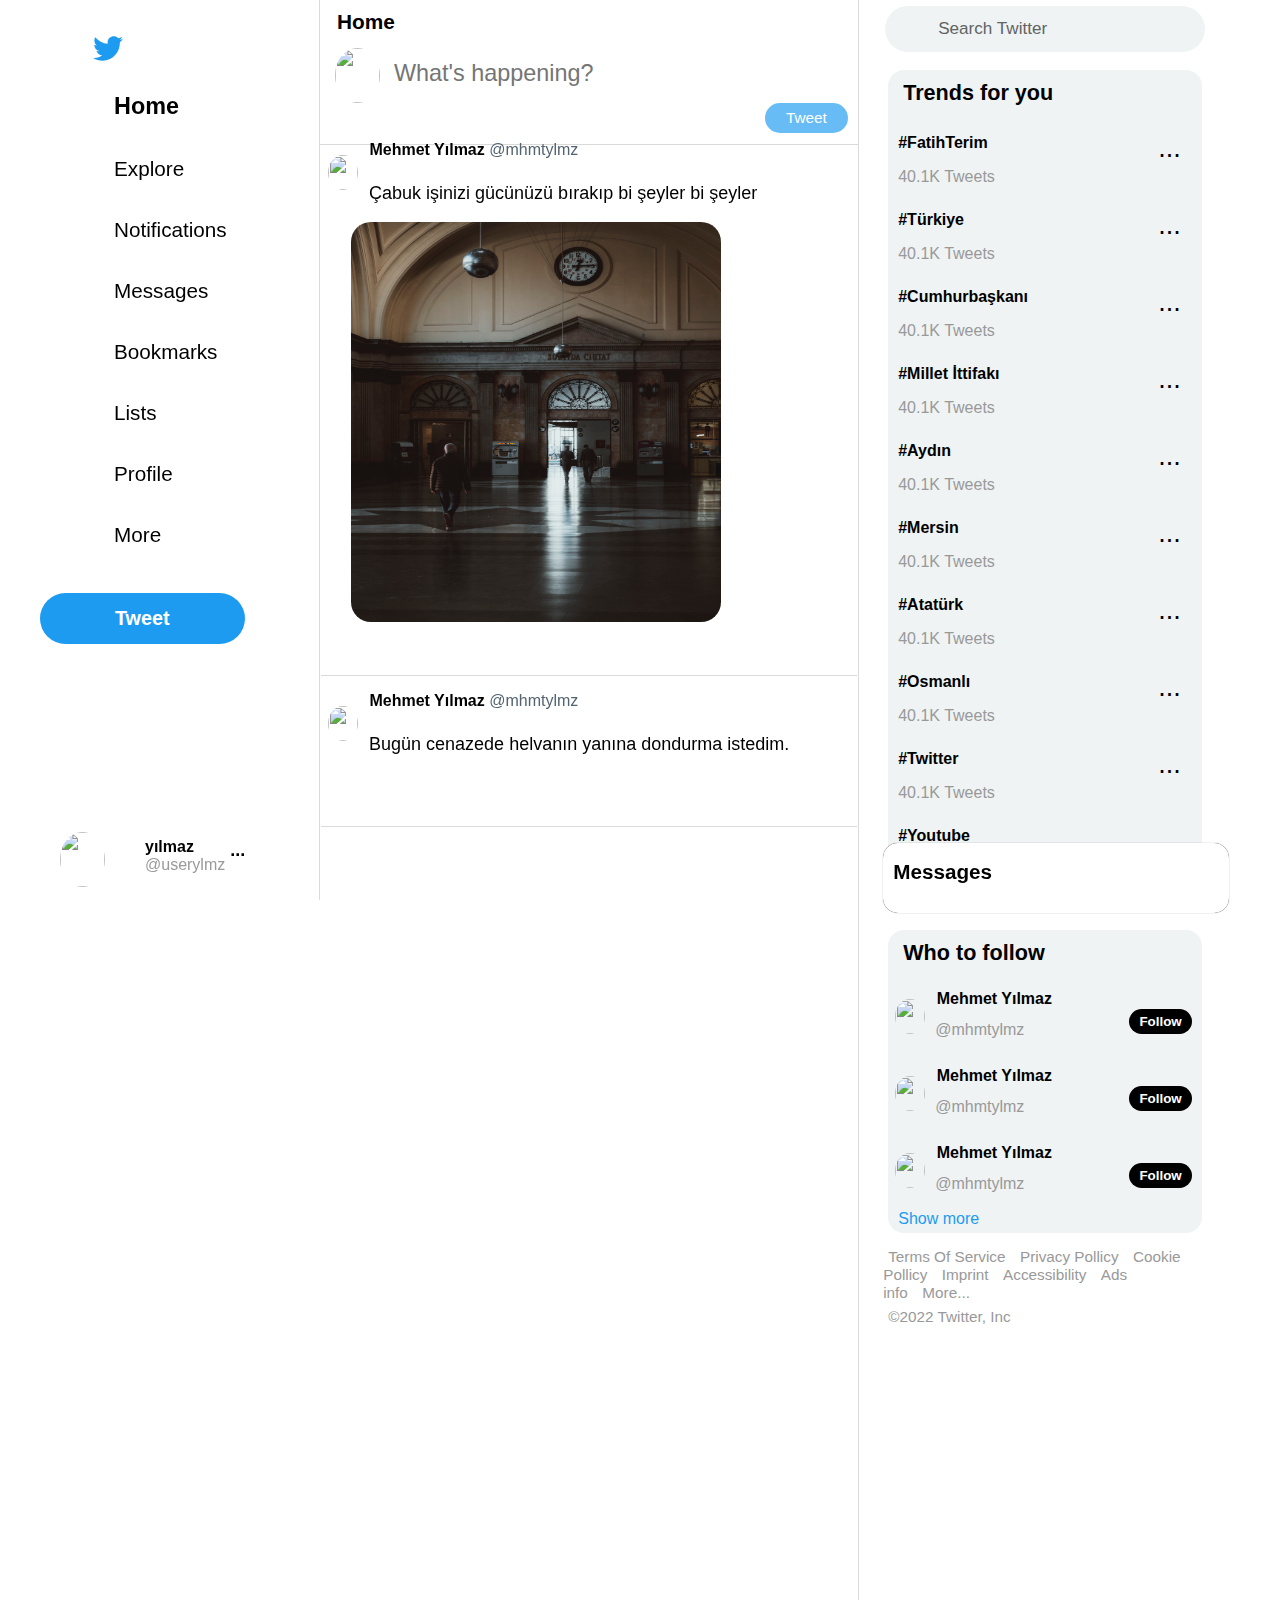
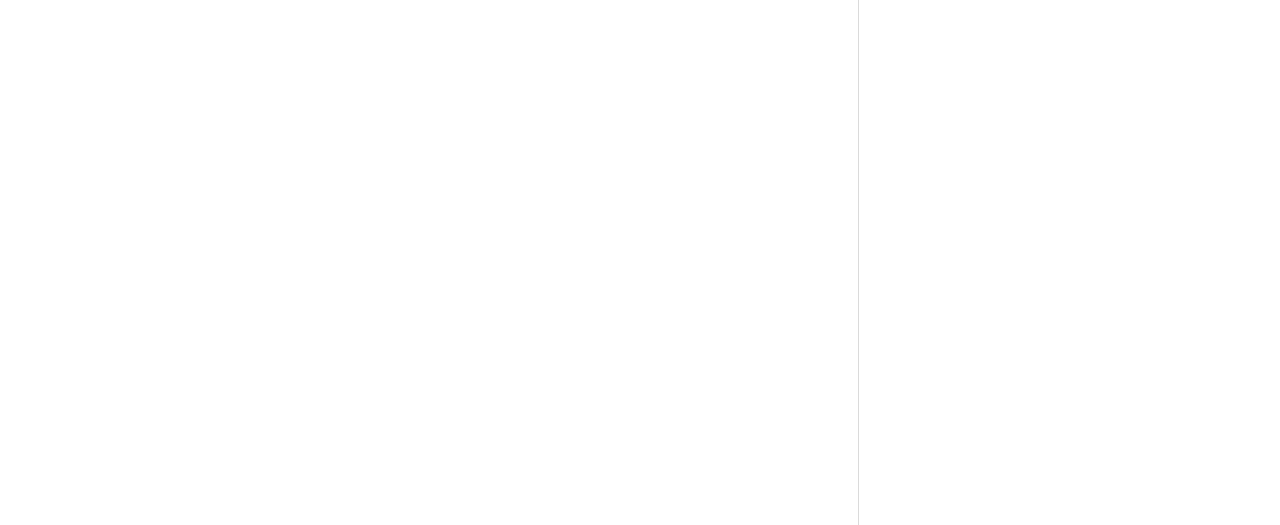
==== bookmarks.html @ 1d2d5c1d "finished" ====
<!DOCTYPE html>
<html lang="en">
<head>
    <meta charset="UTF-8">
    <meta http-equiv="X-UA-Compatible" content="IE=edge">
    <meta name="viewport" content="width=device-width, initial-scale=1.0">
    <link rel="stylesheet" href="https://cdnjs.cloudflare.com/ajax/libs/font-awesome/6.1.2/css/all.min.css" integrity="sha512-1sCRPdkRXhBV2PBLUdRb4tMg1w2YPf37qatUFeS7zlBy7jJI8Lf4VHwWfZZfpXtYSLy85pkm9GaYVYMfw5BC1A==" crossorigin="anonymous" referrerpolicy="no-referrer" />
    <link href="https://fonts.googleapis.com/icon?family=Material+Icons" rel="stylesheet">
    <link rel="stylesheet" href="style.css">
    <script src="index.js"></script>
    <title>Home/Twitter</title>
</head>
<body>
    <header>
        <div class="fixed">
           <button class="active-btn" onclick="activeSidebar()"> <img width="30" height="35px" style="border-radius: 50%; margin:15px 7px;"  src="images/profile.jpg" alt=""> </button>
            <h1>Home</h1>
            <i class="fa-regular fa-star"></i>
         </div>
         <div class="fixed-mobile">
            <button class="active-btn" onclick="activeSidebar()"> 
                <img width="30" height="35px" style="border-radius: 50%; margin:15px 7px;"  src="images/profile.jpg" alt=""> 
            </button>
             <h1>Home</h1>
             <i class="fa-regular fa-star"></i>
          </div>
        <div class="public">
         <div id="sidebarLeftMobile">
            <h2 style="position: absolute; font-size: 15px; margin-left:-15px; margin-top: 15px; top: 0;">Account İnfo</h2>
            <button type="button" onclick="closeSidebar()" id="close" aria-hidden="true">&times;</button>
            <a href="">
                  <img height="45px" width="35px" style="border-radius: 50%;" src="images/profile.jpg" alt="">
            </a>
            <i id="plus" class="fa-light fa-plus"></i>
            <p><strong>Yılmaz</strong> <br> <span style="padding: 0; color: gray;">@userylmz</span>
            <br> <br> <strong>500</strong> <span style="padding: 0;">Fallowing</span style="padding:0;"> <strong>400</strong> <span style="padding: 0;">Fallowers</span> </p>
            <a href=""><i class="fa-regular fa-user"></i><span>Profile</span></a> 
            <a href=""><i class="fa-solid fa-list"></i><span>Lists</span></a>
            <a href=""><i class="fa-solid fa-location-dot"></i><span>Topics</span></a>
            <a href=""><i class="fa-regular fa-bookmark"></i><span>Bookmarks</span></a>
            <a href=""><i class="fa-solid fa-bolt"></i><span>Moments</span></a>
            <a href=""><i class="fa-regular fa-newspaper"></i><span>NewsLetters</span></a>
            <a href=""><i class="fa-solid fa-rocket"></i><span>Proffessionals</span></a>
            <a href=""><i class="fa-solid fa-arrow-up-right-from-square"></i><span>Twitter Ads</span></a>
            <a href=""><i class="fa-solid fa-chart-simple"></i><span>Analytics</span></a>
            <a href=""><i class="fa-solid fa-gear"></i><span>Setting & Privacy</span></a>
            <a href=""><i class="fa-solid fa-question"></i><span style="padding-left: 25px;">Help Center</span></a>
            <a href=""><i class="fa-solid fa-database"></i><span>Data Saver</span>
            <label class="toggle-switch">
            <input type="checkbox" checked>
            <span class="switch-box circle"></span>
            </label>
            </a>
            <a href=""><i class="fa-solid fa-display"></i><span style="padding-left: 14px;">Display</span></a>
            <hr>
            <a href=""><span>Log out</span></a>
        </div>   
        <div class="sidebar-left">
        <div class="navbar">
         <a href="index.html"><i><img width="30" src="images/Twitter-logo.svg"  alt=""></i></a>
         <a href="index.html"><i class="fa-solid fa-house-chimney-window"></i><span style="font-weight: bold; font-size:2.6vh;">Home</span></a>
         <a href="explore.html"><i class="fa-regular fa-hashtag"></i><span>Explore</span></a>
         <a href="notifications.html"><i class="fa-regular fa-bell"></i><span>Notifications</span></a>
         <a href="messages.html"><i class="fa-regular fa-envelope"></i><span>Messages</span></a>
         <a href="bookmarks.html"><i class="fa-regular fa-bookmark"></i><span>Bookmarks</span></a>
         <a href="lists.html"><i class="fa-solid fa-list"></i><span>Lists</span></a>
         <a href="profile.html"><i class="fa-regular fa-user"></i><span>Profile</span></a>
         <a href=""><i class="fa-solid fa-ellipsis"></i><span>More</span></a>
         <button class="twet-btn" >Tweet</button>
         <button class="twet-btn-circle">+<i class="fa-solid fa-feather-pointed"></i></button>
        </div>
    </div>
         <div class="sidebar-sub">
            <img height="55px" width="45px" style="border-radius: 50%;" src="images/profile.jpg" alt="">
            <p><strong>yılmaz</strong><br> <span style="color:rgba(128, 128, 128, 0.796);">@userylmz</span></p>
            <p style="float:right; margin-left:-5px; font-weight: bold;
            font-size: 2vh;">...</p>
         </div>
         <div class="sidebar-top">
         <div style="display: flex;">
            <img style="margin-left: 15px; border-radius: 50%;" width="45" height="55px" src="images/profile.jpg" alt="">
            <input placeholder="What's happening?" type="text">
         </div>
         <div class="sidebar-top-icon">
         <a href=""><i class="fa-regular fa-image"></i></a>
         <a href=""><i class="fa-solid fa-gift"></i></a>
         <a href=""><i class="fa-solid fa-square-poll-horizontal"></i></a>
         <a href=""><i class="fa-regular fa-face-grin"></i></i></a>
         <a href=""><i class="fa-regular fa-calendar"></i></a>
         <a href=""><i class="fa-solid fa-location-dot"></i></a>
         <button>Tweet</button>
        </div>
        </div>
        <div>
            <button class="tweet-btn-mobile">+<i class="fa-solid fa-feather"></i></button>
        </div>
        <div class="bottombox">
            <a href="index.html"><i class="fa-solid fa-house-chimney-window"></i></a>
            <a href="explore.html"><i class="fa-solid fa-magnifying-glass"></i></a>
            <a href="notifications.html"><i class="fa-regular fa-bell"></i></a>
            <a href="messages.html"><i class="fa-regular fa-envelope"></i></a>
        </div>
    </div>
    <div class="rightbox">
        <div class="search-container">
            <form action="">
              <button type="submit"><i class="fa-solid fa-magnifying-glass"></i></button>
              <input type="text" placeholder="Search Twitter" name="search">
            </form>
          </div>
          <div class="trend-container">
           <h2 style="font-size: 2.4vh; padding-left:15px; padding-top: 10px;">Trends for you</h2>
            <div class="trendbox">
            <a href="">#FatihTerim
            <p>40.1K Tweets</p>
            <button style="float: right;">...</button>
            </a>
           </div>
           <div class="trendbox">
            <a href="">#Türkiye
            <p>40.1K Tweets</p>
            <button style="float: right;">...</button>
            </a>
           </div>
           <div class="trendbox">
            <a href="">#Cumhurbaşkanı
            <p>40.1K Tweets</p>
            <button style="float: right;">...</button>
            </a>
           </div>
           <div class="trendbox">
            <a href="">#Millet İttifakı
            <p>40.1K Tweets</p>
            <button style="float: right;">...</button>
            </a>
           </div>
             <div class="trendbox">
            <a href="">#Aydın
            <p>40.1K Tweets</p>
            <button style="float: right;">...</button>
            </a>
           </div>
           <div class="trendbox">
            <a href="">#Mersin
            <p>40.1K Tweets</p>
            <button style="float: right;">...</button>
            </a>
           </div>
           <div class="trendbox">
            <a href="">#Atatürk
            <p>40.1K Tweets</p>
            <button style="float: right;">...</button>
            </a>
           </div>
           <div class="trendbox">
            <a href="">#Osmanlı
            <p>40.1K Tweets</p>
            <button style="float: right;">...</button>
            </a>
           </div>
           <div class="trendbox">
            <a href="">#Twitter
            <p>40.1K Tweets</p>
            <button style="float: right;">...</button>
            </a>
           </div>
           <div class="trendbox">
            <a href="">#Youtube
            <p>40.1K Tweets</p>
            <button style="float: right;">...</button>
            </a>
           </div>
           <a style="font-weight: normal; position:relative; top: -5px; color:rgb(29, 155, 240);" href="">Show more</a>
          </div>
          <div class="messages-container">
           <h2 style="padding-left:10px; font-size: 2.3vh;">Messages</h2>
           <div class="messages-icon-box">
            <a href=""><i class="fa-solid fa-envelope-circle-check"></i></a>
            <a href=""><i class="fa-solid fa-chevron-up"></i></a>
           </div>
          </div>
          <div class="follow-container">
            <h2 style="font-size: 2.4vh; padding-left:15px; padding-top: 10px;">Who to follow</h2>
            <div class="followbox">
            <img  width="30" height="35px" style="border-radius: 50%; margin:15px 7px;" src="images/follow.jpg" alt="">
            <a href="">Mehmet Yılmaz
            <p>@mhmtylmz</p>
            <button style="float: right;">Follow</button>
            </a>
          </div>
          <div class="followbox">
            <img  width="30" height="35px" style="border-radius: 50%; margin:15px 7px;" src="images/follow.jpg" alt="">
            <a href="">Mehmet Yılmaz
            <p>@mhmtylmz</p>
            <button style="float: right;">Follow</button>
            </a>
          </div>
          <div class="followbox">
            <img  width="30" height="35px" style="border-radius: 50%; margin:15px 7px;" src="images/follow.jpg" alt="">
            <a href="">Mehmet Yılmaz
            <p>@mhmtylmz</p>
            <button style="float: right;">Follow</button>
            </a>
          </div>
          <a style="font-weight: normal; position:relative; top: -5px; left: 10px; color:rgb(29, 155, 240); text-decoration: none;" href="">Show more</a>
          </div>
          <div class="footer">
           <a href="">Terms Of Service</a>
           <a href="">Privacy Pollicy</a>
           <a href="">Cookie Pollicy</a>
           <a href="">Imprint</a>
           <a href="">Accessibility</a>
           <a href="">Ads info</a>
           <a href="">More...</a>
           <p>©2022 Twitter, Inc</p>
          </div>
          <div class="empty">
          </div>
    </div>
    </header>
    <main>
        <div class="tweet-box">
          <img  width="30" height="35px" style="border-radius: 50%; margin:15px 7px;" src="images/follow.jpg" alt="">
          <a href="">Mehmet Yılmaz <span>@mhmtylmz</span>
              </a>
              <p>Çabuk işinizi gücünüzü bırakıp bi şeyler bi şeyler</p>
              <div class="tweet-img-box">
                <img  class="tweet-img" width="370px" height="400px" src="images/twet-img.jpg" alt="">
              </div>
              <div class="tweet-icon-box">
                  <i class="fa-regular fa-comment"></i>
                  <i class="fa-solid fa-retweet"></i>
                  <i class="fa-regular fa-heart"></i>
                  <i class="fa-solid fa-arrow-up-from-bracket"></i> 
              </div>
      </div>
      <div class="tweet-box">
        <img  width="30" height="35px" style="border-radius: 50%; margin:15px 7px;" src="images/follow.jpg" alt="">
        <a href="">Mehmet Yılmaz <span>@mhmtylmz</span>
            </a>
            <p>Bugün cenazede helvanın yanına dondurma istedim.</p>
            <div class="tweet-icon-box">
                <i class="fa-regular fa-comment"></i>
                <i class="fa-solid fa-retweet"></i>
                <i class="fa-regular fa-heart"></i>
                <i class="fa-solid fa-arrow-up-from-bracket"></i> 
            </div>
    </main>
</body>
</html>
---- style.css ----
body {
    margin: 0;
    padding: 0;
    font-family: Arial, Helvetica, sans-serif;
}



.sidebar-left {
    border-right: .1px solid rgb(218, 218, 218);
    box-sizing: border-box;
    position: fixed;
    top: 0;
    bottom: 0;
}

.navbar {
    position: absolute;
    margin: 10px;
    border: none;
}


.sidebar-left a {
    display: block;
    position: relative;
    font-size: 2.3vh;
    color: black;
    text-decoration: none;
    border: 1px solid white;
    border-radius: 500px;
    margin-top: 15px;
    padding: 10px 8px;
}


.sidebar-left a:hover {
    background-color: rgb(209, 209, 209);
}

.sidebar-left a:active {
 font-weight:bold;
}

.twet-btn {
    color: white;
    font-size: 2.2vh;
    font-weight: bold;
    background-color: rgb(29, 155, 240);
    padding: 14px 75px;
    border: 1px none rgb(29, 155, 240);
    border-radius: 100px;
    margin-top: 35px;
    position: relative;
}

.twet-btn-circle {
    display: none;
}

#sidebarLeftMobile {
    display: none;
}

.sidebar-sub {
  position: fixed;
  bottom: 0;  
  width: 24%;
  display: flex;
}

.sidebar-sub img {
 position: relative;
 left: 70px;
}

.sidebar-sub p {
    position: relative;
    display: block;
    left: 90px;
    top: -10px;
}


.fixed {
    position: fixed;
    border-right: .1px solid rgb(218, 218, 218);
    box-sizing: border-box;
    top: 0;
    left: 20.1%;
    width: 40%;
    max-width: 60%;
    display: flex;
    z-index: 1;
    background-color: white;
}

.fixed i {
    position: absolute;
    top: 10px;
    right: 0;
    margin-right: 10px;
}

.fixed h1 {
    font-size: 1.3em;
    font-weight: bold;
    margin-left: 5px;
    margin-top: 10px;
}

.sidebar-top {
    border-right: .1px solid rgb(218, 218, 218);
    border-bottom: .1px solid rgb(218, 218, 218);
    box-sizing: border-box;
    position: relative;
    top: 48px;
    left: 25%;
    width: 42.1%;
    height: auto;
    background-color: rgb(258 255 255 / 1);
    overflow: visible;
}

input {
    margin-left: 12px;
    margin-top: -5px;
    border:none; 
    font-size: 2.7vh;
    direction: ltr;
    white-space: pre-wrap;
    outline: none;
    user-select: text;
    white-space: pre-wrap;
    overflow-wrap: break-word;
}

input[type=text]:focus {
  border-radius: 200px white;
  border: none;
  direction: ltr;
  white-space: pre-wrap;
  }

.sidebar-top-icon {
    display: flex;
    margin-top: 10px;
    margin-left: 72px;
    margin-bottom: 13px;
}

.sidebar-top i {
    margin-left: 10px;
    color: rgb(29, 155, 240);;
}

.sidebar-top button {
    color: white;
    font-size: 1.7vh;
    line-height: 20px;
    background-color: rgba(29, 156, 240, 0.675);
    padding: 5px 21px;
    border: 1px none rgb(29, 155, 240);
    border-radius: 100px;
    position: absolute;
    top: 55px;
    right: 0;
    margin-right: 10px;
}

.fixed-mobile {
    display: none;
}

.rightbox {
    position: absolute;
    display: block;
    top: 0;
    right: 0;
    width: 31%;
    height: 165%;
    margin-top:1px;
}

.search-container input[type=text] {
    background-color: rgb(239 243 244);
    margin-top: 5px;
    font-size: 1.9vh;
    padding: 13px;
    border-radius: 23px;
    width: 74%;
    position: relative;
    left: -10px;
}

.search-container input::-webkit-input-placeholder { 
    margin-left: 50px;
    padding-left: 40px;
    color: rgb(98, 99, 99);
    font-size: 1.9vh;
}


.search-container button {
   position: absolute;
   border: none;
   top: 20px;
   font-size: 2.2vh;
   left: 10px;
   z-index: 1;
   color: rgb(159, 159, 159);
}

.trend-container {
    background-color: rgb(239 243 244);
    width: 79%;
    height: auto;
    border-radius: 16px;
    margin-top: 15px;
    position: relative;
    left: 5px;
    display: block;
}

.trend-container a {
    padding-left: 10px;
    position: relative;
    top: 10px;
    text-decoration: none;
    font-weight: bold;
    color: #000;
}
.trendbox {
  height: 77px;
}

.trendbox:hover {
    border: none;
    background-color: rgb(230, 232, 233);
}

.trend-container p {
    padding-left: 10px;
    padding-top: -50px;
    font-weight: lighter;
    color: rgb(153, 153, 153);
}

.trend-container button {
    position: relative;
    top: -70px;
    margin-right: 15px;
    border: none;
    font-size: 3vh;
    background: none;
}

.follow-container {
    background-color: rgb(239 243 244);
    width: 79%;
    height: auto;
    border-radius: 16px;
    margin-top: 15px;
    position: relative;
    left: 5px;
    display: block;
}

.followbox {
    height: 77px;
}

.followbox:hover {
    border: none;
    background-color: rgb(230, 232, 233);    
}

.followbox a {
    position: relative;
    top: -30px;
    text-decoration: none;
    font-weight: bold;
    color: #000;
}

.followbox p {
    font-weight: lighter;
    color: rgb(153, 153, 153);
    position: relative;
    left: 47px;
    top: -14px;
}

.followbox button {
    position: relative;
    top: -60px;
    left: -10px;
    padding: 5px 10px;
    background-color: #000;
    border-radius: 20px;
    border: none;
    color: white;
    font-weight: bold;
}

.messages-container {
    background-color: white;
    position: fixed;
    top: 93.7%;
    width: 27%;
    height: 70px;
    display: flex;
    border-radius: 15px;
    border: none;
    box-shadow: 0px 0px .7px black;
    z-index: 1;
}

.messages-icon-box {
    position: absolute;
    right: 30px;
    top: 10px;
    font-size: 2.5vh;
}

.messages-icon-box i {
    padding-left: 20px;
    color: rgb(123, 122, 122);
}

.empty {
    width: 77%;
    height: 90px;
}

.footer {
    position: relative;
    top: 15px; 
    width: 78%;
}

.footer a{
    position: relative;
    right: 0;
    padding: 5px;
    text-decoration: none;
    font-size: 1.7vh;
    color: rgb(153, 153, 153)
}

.footer p {
    position: relative;
    top: -9px;
    right: -5px;
    font-size: 1.7vh;
    color: rgb(153, 153, 153)
}

main {
    position: relative;
    top: 28px;
    left: 25%;
    width: 53.6%;
    height: 2000px;
    border-right: .1px solid rgb(218, 218, 218);
    margin: 0;
    overflow: scr;
}

.tweet-box {
    position: absolute;
    top: 10px;
    left: 25%;
    width: 71.2%;
    border-bottom: .1px solid rgb(218, 218, 218);
}

.tweet-img-box {
    position: relative;
    top: -40px;
}

.tweet-img {
    position: absolute;
    left: 30px;
    border-radius: 20px;
    box-shadow: 0px 0px .17px rgb(202, 202, 202);
}

.tweet-box:hover {
    background-color: rgb(247, 247, 247);
}

#onMessageBox {
    background-color: white;
    position: fixed;
    width: 27%;
    height: 420px;
    top: 47%;
    right: -400px;
    z-index: 1;
    box-shadow: 20px 20px 50px 15px grey;
    border: .1px solid rgb(198, 198, 198);
    border-radius: 20px;
    overflow: scroll;
}

#onMessageBox.on {
    right: 45px;
}

#onMessageBox.off {
    right: -400px;
}


@media only screen and (min-width: 300px) {
   .sidebar-left {
    display: none;
   }

   .rightbox {
    display: none;
   }

   .sidebar-sub  {
    display: none;
   }

   .fixed {
    display: none;
   }

   .sidebar-top {
    display: none;
   }

   main {
    border: none;
   }

   .fixed-mobile {
    position: fixed;
    display: flex;
    width: 100%;
    max-width: 100%;
    z-index: 1;
    background-color: white;
    top: 0;
   }

   .fixed-mobile h1 {
    font-size: 2.4vh;
    padding-top: 15px;
   }

   .fixed-mobile i {
    position: fixed;
    right: 0;
    padding-right: 12px;
    padding-top: 24px;
   }

   #sidebarLeftMobile {
    display: block;
    background-color: white;
    border-right: .1px solid rgb(218, 218, 218);
    box-sizing: border-box;
    position: absolute;
    width: 65%;
    max-width: 70%;
    top: 0;
    left: -440px;
    padding: 15% 7%;
    z-index: 1;
   }

  #sidebarLeftMobile.active
    {
   left: 0;
   }

   #sidebarLeftMobile.close
    {
    left: -440px;
   }

   .active-btn {
    background-color: white;
    border: none;
   }

   #close {
    float: right;
    margin-top: -65px;
    margin-right: -25px;
    font-size: 30px;
    color: #000;
    opacity: .7;
    border: none;
    background: none;
  }

  #plus {
    background-color:white; 
    border-radius:50% solid;  
    float:right; 
    font-size:30px;
    position: absolute;
    right: 0;
    top: 103px;
    padding-right: 25px;
  }

  #sidebarLeftMobile p {
    margin-top: 10px;
  }

  #sidebarLeftMobile a {
    display: block;
    position: relative;
    font-size: 2.5vh;
    color: black;
    text-decoration: none;
    border-radius: 500px;
    margin-top: 10px;
    margin-left: -5px;
    padding: 10px ;
  }

  #sidebarLeftMobile a:hover {
    background-color:rgb(239 243 244);
  }

  #sidebarLeftMobile span {
    padding-left: 20px;
  }

  .toggle-switch {
    position: relative;
    float: right;
    display: inline-block;
    width: 35px;
    height: 14px;
    }
    .toggle-switch input {
    display: none;
    }
    .switch-box {
    position: absolute;
    cursor: pointer;
    top: 0;
    left: 0;
    right: 0;
    bottom: 0;
    background-color: #bbb;
    -moz-transition: .4s;
    -o-transition: .4s;
    -webkit-transition: .4s;
    transition: .4s;
    }
    .switch-box:before {
    position: absolute;
    content: "";
    height: 10px;
    width: 10px;
    left: 4px;
    bottom: 2px;
    background-color: white;
    -moz-transition: .4s;
    -o-transition: .4s;
    -webkit-transition: .4s;
    transition: .4s;
    }
    input:checked + .switch-box {
    background-color: rgb(29, 155, 240);
    }
    input:checked + .switch-box:before {
    -moz-transform: translateX(20px);
    -ms-transform: translateX(20px);
    -o-transform: translateX(20px);
    -webkit-transform: translateX(20px);
    transform: translateX(20px);
    }
    .switch-box.circle {
    -moz-border-radius: 34px;
    -webkit-border-radius: 34px;
    border-radius: 34px;
    }
    .switch-box.circle:before {
    -moz-border-radius: 50%;
    -webkit-border-radius: 50%;
    border-radius: 50%;
    }

    .search-container input[type=text] {
        background-color: rgb(239 243 244);
        margin-top: 15px;
        font-size: 1.9vh;
        padding: 10px;
        border-radius: 23px;
        width: 140%;
        position: relative;
        left: -15px;
    }
    
    .search-container input::-webkit-input-placeholder { 
        margin-left: 50px;
        padding-left: 40px;
        color: rgb(98, 99, 99);
        font-size: 1.9vh;
    }

    .search-container button {
        top: 23px;
        background: none;
    }

    .tweet-box {
        position: relative;
        top: 25px;
        left: -102px;
        width: 184%;
        height: auto;
    }

    .tweet-box a {
        position: relative;
        top: -30px;
        text-decoration: none;
        color: #000;
        font-weight: bold;
    }

    .tweet-box span {
        color: rgb(83, 100, 113);
        font-weight: lighter;
    }

    .tweet-box p {
        position: relative;
        top: -35px;
        left: 48px;
        font: 14px -apple-system,BlinkMacSystemFont,"Segoe UI",Roboto,Helvetica,Arial,sans-serif;
    }

    .tweet-icon-box {
        position: relative;
        display: inline-flex;
        left: 20px;
       }
    
    .tweet-box i {
        position: relative;
        top: -20px;
        left: -15px;
        float: left;
        padding: 0 45px;
       }
    
    .tweet-img-box {
        margin-top: 10px;
        height: 400px;
    }  
    
    .bottombox {
        border-top: .1px solid rgb(218, 218, 218);
        position: fixed;
        bottom: 0;
        left: 0;
        right: 0;
        z-index: 1;
        padding: 15px 0;
        background-color: white;
    }

    .bottombox i {
        color: #000;
        font-size: 2.2vh;
        padding: 0 42px;
    }

    .tweet-btn-mobile {
        position: fixed;
        bottom: 70px;
        right: 15px;
        display: fixed;
        z-index: 1;
        color: white;
        font-size: 20px;
        background-color: rgb(29, 155, 240);
        border: none rgb(29, 155, 240);
        border-radius: 50%;
        padding: 3%;
    }

    .explore-img-box {
        position: relative;
        top: 10px;
        left: -45%;
        width: 185%;
        height: 210px;
        background-image: url(/images/explore.jpeg);
        background-position: center center;
        background-repeat: no-repeat;
        background-size: cover;
    }
    
    .profile-background {
        position: relative;
        top: 10px;
        left: -45%;
        width: 185%;
        height: 210px;
        background-image: url(/images/kapak.jpeg);
        background-position: center center;
        background-repeat: no-repeat;
        background-size: cover;
    }

    .explore-img-box p {
        color: white; 
        font-size: 1.8vh; 
        position: relative; 
        padding-top: 145px;
        padding-left: 10px;
    }

    .explore-img-box span {
        font-size: 2.7vh; 
        font-weight: bold;
    }

    .trend-container-explore {
        background-color: white;
        border-radius: 16px;
        margin-top: 15px;
        position: relative;
        width: 82.7%;
        height: auto;
        left: -45.6%;
        display: block;
    }
    
    .trend-container-explore a {
        padding-left: 10px;
        position: relative;
        top: 10px;
        text-decoration: none;
        font-weight: bold;
        color: #000;
    }
    .explore-trendbox {
      height: 77px;
    }
    
    .explore-trendbox:hover {
        border: none;
        background-color: rgb(230, 232, 233);
    }
    
    .trend-container-explore p {
        padding-left: 10px;
        padding-top: -10px;
        font-weight: lighter;
        color: rgb(153, 153, 153);
    }
    
    .trend-container-explore button {
        position: relative;
        top: -80px;
        margin-right: -235px;
        border: none;
        font-size: 3vh;
        background: none;
    }

    .messages-search {
        position:relative;
        left: -40%;
        top: 27px;
        width: 120%;
    }

    .profile-box {
        display: flex;
        position: relative;
        top: -25px;
        left: -45%;
        width: 185%;

    }
    
    .edit-profile-btn {
        position: absolute;
        top: 47px;
        right: 15px;
        border-radius: 20px;
        background-color: white;
        border: .1px solid rgb(201, 201, 201);
        padding: 7px 20px;
        font-weight: bold;
        font-size: 1.7vh;
       }
    
    .profile-user-box {
        position: relative;
        width: 178.5%;
        left: -41%;
        top: -10px;
    }   

    .profile-user-box i {
        position: relative;
        top: -17px;
    }

}

@media only screen and (min-width: 700px) {
 .sidebar-left {
    display: block;
    width: 17%;
 }

 .sidebar-left a {
    left: 60px;
 }

 .sidebar-left img {
    position: relative;
    top: 10px;
    left: -10px; 
    padding-left: 30%;
 }


 .sidebar-left span{
    display: none;
 }

 .twet-btn {
    display: none;
 }


 .tweet-btn-mobile {
    display: none;
 }

 .twet-btn-circle {
    display: block;
    position: relative;
    left:60px;
    color: white;
    font-size: 20px;
    background-color: rgb(29, 155, 240);
    border: none rgb(29, 155, 240);
    border-radius: 50%;
    margin-top: 20px;
    padding: 17%;
}

    #sidebarLeftMobile {
    display: none;
 }

 .fixed {
    position: fixed;
    display: flex;
    left: 17%;
    width: 59.5%;
    border-right: .1px solid rgb(218, 218, 218);
    z-index: 1;
 }
 
 .fixed img {
    display: none;
 }

 .fixed-mobile {
    display: none;
   }
   
 .sidebar-top {
    display: block;
    left: 17%;
    width: 59.5%;
 }  

 .sidebar-top input {
    font-size: 2.1vh;
 } 

 main {
    border-right: .1px solid rgb(218, 218, 218);
    left: 5.5%;
    width: 70.9%;
 }

 .rightbox {
    display: none;
   }

 .sidebar-sub {
    display: block;
 }

   .sidebar-sub p {
    display: none;
   }

   .sidebar-sub img {
    left: 60px;
   }

   .tweet-box {
    position: relative;
    top: 30px;
    left: 16.3%;
    width: 83.6%;
    margin-bottom: 10px;
   }

   .tweet-box a {
    position: relative;
    top: -50px;
    text-decoration: none;
    color: #000;
    font-weight: bold;
}

.tweet-box img {
    position: relative;
    top: -20px;
}

.tweet-box span {
    color: rgb(83, 100, 113);
    font-weight: lighter;
}

   .tweet-box p {
    position: relative;
    padding-right: 50px;
    top: -60px;
    left: 48px;
    font: 2vh -apple-system,BlinkMacSystemFont,"Segoe UI",Roboto,Helvetica,Arial,sans-serif;
}

   .tweet-icon-box {
    position: relative;
    display: inline-flex;
    left: 34px;
    top: -25px;
   }

   .tweet-box i {
    float: left;
    padding: 0 30px;
   }

  .glass-none {
    display: inline-block;
  }

   .bottombox {
    display: none;
   }

   .explore-img-box {
    position: relative;
    top: 10px;
    left: 16.6%;
    width: 82.8%;
    height: 250px;
    background-image: url(/images/explore.jpeg);
    background-position: center center;
    background-repeat: no-repeat;
    background-size: cover;
}

.profile-background {
    position: relative;
    top: 30px;
    left: 17%;
    width: 82%;
    height: 250px;
    background-image: url(/images/kapak.jpeg);
    background-position: center center;
    background-repeat: no-repeat;
    background-size: cover;
}

.explore-img-box p {
    color: white; 
    font-size: 1.8vh; 
    position: relative; 
    padding-top: 205px;
    padding-left: 10px;
}

.explore-img-box span {
    font-size: 2.7vh; 
 }

.trend-container-explore {
    background-color: white;
    border-radius: 16px;
    margin-top: 15px;
    position: relative;
    width: 82.7%;
    height: auto;
    left: 16.6%;
    display: block;
}

.trend-container-explore a {
    padding-left: 10px;
    position: relative;
    top: 10px;
    text-decoration: none;
    font-weight: bold;
    color: #000;
}
.explore-trendbox {
  height: 77px;
}

.explore-trendbox:hover {
    border: none;
    background-color: rgb(230, 232, 233);
}

.trend-container-explore p {
    padding-left: 10px;
    padding-top: -50px;
    font-weight: lighter;
    color: rgb(153, 153, 153);
}

.trend-container-explore button {
    position: relative;
    top: -70px;
    margin-right: 15px;
    border: none;
    font-size: 3vh;
    background: none;
}

.messages-search {
    position:relative;
    left: 18%;
    top: 5px;
    width: 56%;
}

.profile-box {
    display: flex;
    position: relative;
    top: -25px;
    left: 17%;
    width: 82%;
}

.edit-profile-btn {
    position: absolute;
    top: 65px;
    right: 15px;
    border-radius: 20px;
    background-color: white;
    border: .1px solid rgb(201, 201, 201);
    padding: 7px 20px;
    font-weight: bold;
    font-size: 1.7vh;
   }

   .profile-user-box {
    position: relative;
    width: 81.5%;
    left: 17%;
    top: -10px;
}

.profile-user-box i {
    position: relative;
    top: -18px;
}

}

@media only screen and (min-width: 1015px) {
    .sidebar-left {
        width: 25%;
    }

    .sidebar-left a {
        left: 50px;
    }

    #sidebarLeftMobile {
        display: none;
     }

    .navbar {
    position: relative;
    width: 78%;
    height: 450px;
    margin: 10px;
    top: 0;
    left: -10px;
    }
    
    .sidebar-left span {
        display: inline-flex;
        padding-left: 20px;
        color: black;
    }

    .sidebar-left i {
        padding-left: 35px;
        display: inline-block;
    }

    .sidebar-sub {
        display: flex;
    }

    .sidebar-sub p {
        display: block;
        padding-left: 10px;
       }

    .sidebar-sub img {
        display: block;
    }

    .twet-btn-circle {
        display: none;
    }

    .twet-btn {
        display: block;
        left: 40px;
    }

    .fixed {
        position: fixed;
        left: 25%;
        width: 42.1%;
        max-width: 60%;
        z-index: 1;
     }

    .sidebar-top {
        left: 25%;
        width: 42.1%;
    } 

    .sidebar-top input {
        font-size: 2.6vh;
     } 
    
    .fa-face-grin, .fa-calendar, .fa-location-dot {
        display: flex;
     }

    main {
        width: 59.8%;
        left: 7.2%;
    }

    .rightbox {
        display: block;
       }

       .search-container input[type=text] {
        background-color: rgb(239 243 244);
        margin-top: 5px;
        font-size: 1.9vh;
        padding: 13px;
        border-radius: 23px;
        width: 74%;
        position: relative;
        left: -10px;
    }
    
    .search-container input::-webkit-input-placeholder { 
        margin-left: 50px;
        padding-left: 40px;
        color: rgb(98, 99, 99);
        font-size: 1.9vh;
    }
    
    .search-container button {
       position: absolute;
       border: none;
       top: 18px;
       font-size: 2.2vh;
       left: 10px;
       z-index: 1;
       color: rgb(159, 159, 159);
    }

    .tweet-box {
        position: relative;
        top: 10px;
        left: 29.9%;
        width: 70%;
    }

    .tweet-box a {
        position: relative;
        top: -30px;
        text-decoration: none;
        color: #000;
        font-weight: bold;
    }

    .tweet-box img {
        position: relative;
        top: 5px;
    }
    

    .tweet-box span {
        color: rgb(83, 100, 113);
        font-weight: lighter;
    }

    .tweet-box p {
        position: relative;
        top: -35px;
        left: 48px;
        font: 2vh -apple-system,BlinkMacSystemFont,"Segoe UI",Roboto,Helvetica,Arial,sans-serif;
    }

    .tweet-icon-box {
        position: relative;
        display: inline-flex;
        top: -10px;
        left: 10px;
    }

    .tweet-icon-box i {
        float: left;
        color: rgb(83, 100, 113) ;
        padding: 0 50px;
    }

    .explore-img-box {
        position: relative;
        top: 10px;
        left: 30.1%;
        width: 69.5%;
        height: 300px;
        background-image: url(/images/explore.jpeg);
        background-position: center center;
        background-repeat: no-repeat;
        background-size: cover;
    }

    .profile-background {
        position: relative;
        top: 35px;
        left: 30.3%;
        width: 69.5%;
        height: 170px;
        background-image: url(/images/kapak.jpeg);
        background-position: center center;
        background-repeat: no-repeat;
        background-size: cover;
    }

    .explore-img-box p {
        color: white; 
        font-size: 1.8vh; 
        position: relative; 
        padding-top: 255px;
        padding-left: 10px;
    }
    
    .explore-img-box span {
        font-size: 2.7vh; 
     }

    .trend-container-explore {
        background-color: white;
        border-radius: 16px;
        margin-top: 15px;
        position: relative;
        width: 69.7%;
        height: auto;
        left: 30%;
        display: block;
    }
    
    .trend-container-explore a {
        padding-left: 10px;
        position: relative;
        top: 10px;
        text-decoration: none;
        font-weight: bold;
        color: #000;
    }
    .explore-trendbox {
      height: 77px;
    }
    
    .explore-trendbox:hover {
        border: none;
        background-color: rgb(230, 232, 233);
    }
    
    .trend-container-explore p {
        padding-left: 10px;
        padding-top: -50px;
        font-weight: lighter;
        color: rgb(153, 153, 153);
    }
    
    .trend-container-explore button {
        position: relative;
        top: -70px;
        margin-right: 15px;
        border: none;
        font-size: 3vh;
        background: none;
    }

    .messages-search {
        position:relative;
        left: 30%;
        top: 20px;
        width: 88%;
    }

    .profile-box {
        display: flex;
        position: relative;
        top: -25px;
        left: 30.9%;
        width: 68.5%;
    }

    .edit-profile-btn {
        position: absolute;
        top: 77px;
        right: 15px;
        border-radius: 20px;
        background-color: white;
        border: .1px solid rgb(201, 201, 201);
        padding: 7px 20px;
        font-weight: bold;
        font-size: 1.7vh;
       }

    .profile-user-box {
        position: relative;
        width: 68.5%;
        left: 30.9%;
        top: -10px;
    }

    .profile-user-box i {
        position: relative;
        top: -1px;
    }

       
}
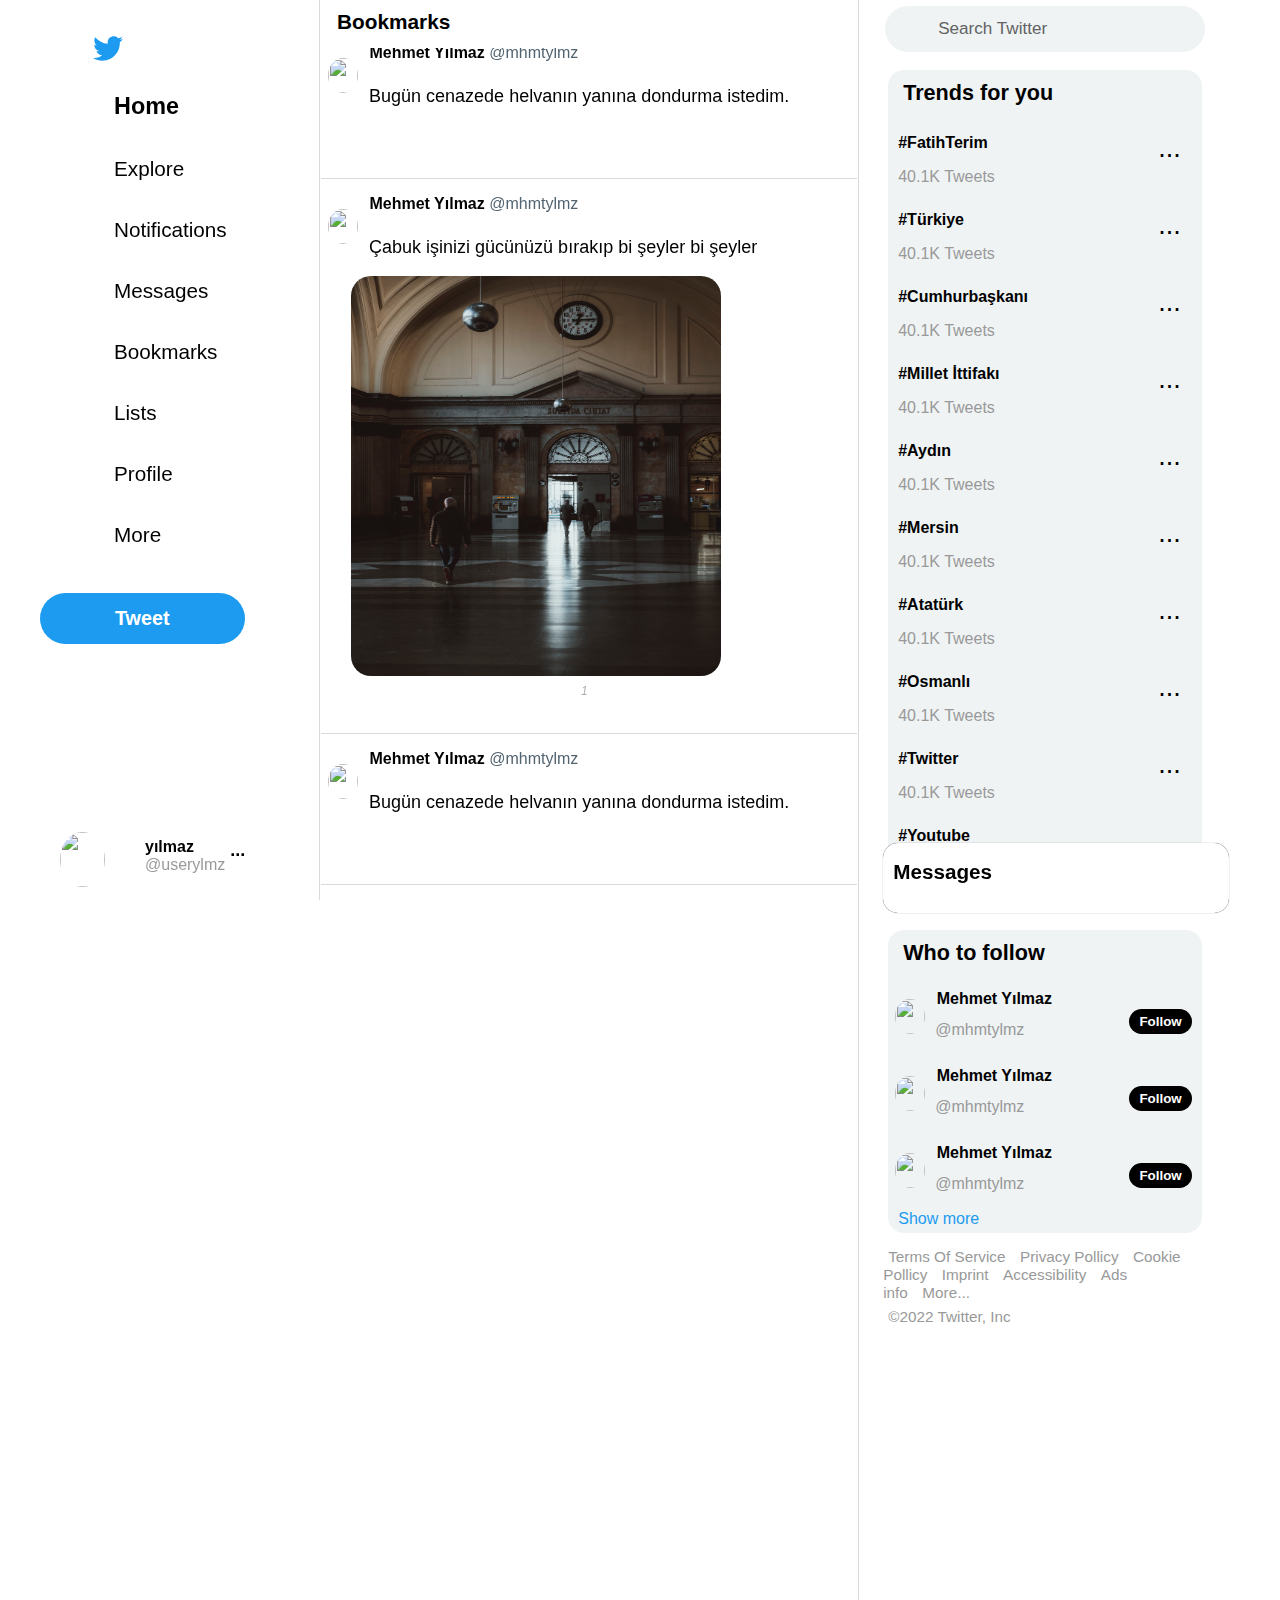
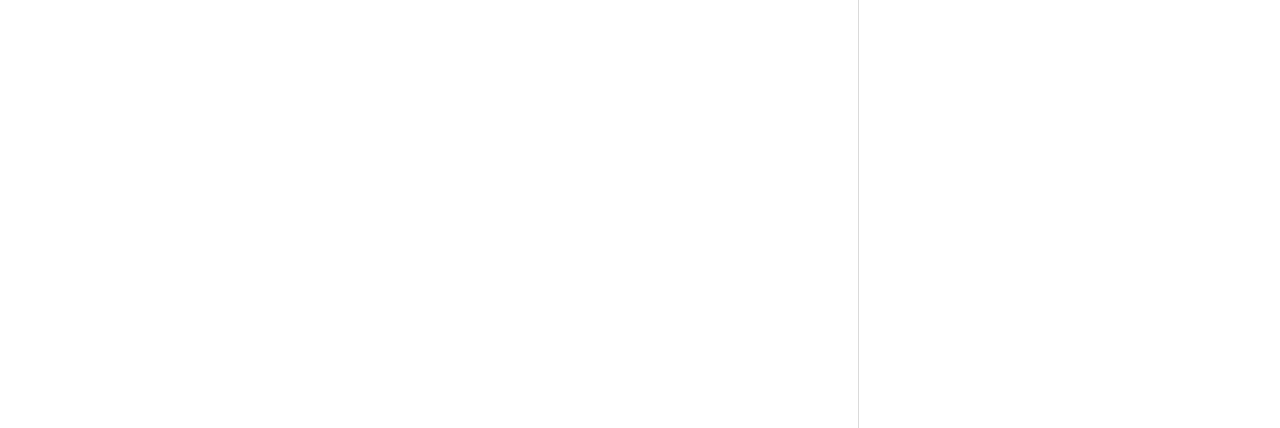
==== commit 2202dc71: "finished" ====
--- a/bookmarks.html
+++ b/bookmarks.html
@@ -8,13 +8,13 @@
     <link href="https://fonts.googleapis.com/icon?family=Material+Icons" rel="stylesheet">
     <link rel="stylesheet" href="style.css">
     <script src="index.js"></script>
-    <title>Home/Twitter</title>
+    <title>Bookmarks/Twitter</title>
 </head>
 <body>
     <header>
         <div class="fixed">
            <button class="active-btn" onclick="activeSidebar()"> <img width="30" height="35px" style="border-radius: 50%; margin:15px 7px;"  src="images/profile.jpg" alt=""> </button>
-            <h1>Home</h1>
+            <h1>Bookmarks</h1>
             <i class="fa-regular fa-star"></i>
          </div>
          <div class="fixed-mobile">
@@ -34,10 +34,10 @@
             <i id="plus" class="fa-light fa-plus"></i>
             <p><strong>Yılmaz</strong> <br> <span style="padding: 0; color: gray;">@userylmz</span>
             <br> <br> <strong>500</strong> <span style="padding: 0;">Fallowing</span style="padding:0;"> <strong>400</strong> <span style="padding: 0;">Fallowers</span> </p>
-            <a href=""><i class="fa-regular fa-user"></i><span>Profile</span></a> 
-            <a href=""><i class="fa-solid fa-list"></i><span>Lists</span></a>
-            <a href=""><i class="fa-solid fa-location-dot"></i><span>Topics</span></a>
-            <a href=""><i class="fa-regular fa-bookmark"></i><span>Bookmarks</span></a>
+            <a href="profile.html"><i class="fa-regular fa-user"></i><span>Profile</span></a> 
+            <a href="lists.html"><i class="fa-solid fa-list"></i><span>Lists</span></a>
+            <a href="explore.html"><i class="fa-solid fa-location-dot"></i><span>Topics</span></a>
+            <a href="bookmarks.html"><i class="fa-regular fa-bookmark"></i><span>Bookmarks</span></a>
             <a href=""><i class="fa-solid fa-bolt"></i><span>Moments</span></a>
             <a href=""><i class="fa-regular fa-newspaper"></i><span>NewsLetters</span></a>
             <a href=""><i class="fa-solid fa-rocket"></i><span>Proffessionals</span></a>
@@ -76,21 +76,7 @@
             <p style="float:right; margin-left:-5px; font-weight: bold;
             font-size: 2vh;">...</p>
          </div>
-         <div class="sidebar-top">
-         <div style="display: flex;">
-            <img style="margin-left: 15px; border-radius: 50%;" width="45" height="55px" src="images/profile.jpg" alt="">
-            <input placeholder="What's happening?" type="text">
-         </div>
-         <div class="sidebar-top-icon">
-         <a href=""><i class="fa-regular fa-image"></i></a>
-         <a href=""><i class="fa-solid fa-gift"></i></a>
-         <a href=""><i class="fa-solid fa-square-poll-horizontal"></i></a>
-         <a href=""><i class="fa-regular fa-face-grin"></i></i></a>
-         <a href=""><i class="fa-regular fa-calendar"></i></a>
-         <a href=""><i class="fa-solid fa-location-dot"></i></a>
-         <button>Tweet</button>
-        </div>
-        </div>
+       
         <div>
             <button class="tweet-btn-mobile">+<i class="fa-solid fa-feather"></i></button>
         </div>
@@ -172,13 +158,53 @@
            </div>
            <a style="font-weight: normal; position:relative; top: -5px; color:rgb(29, 155, 240);" href="">Show more</a>
           </div>
-          <div class="messages-container">
-           <h2 style="padding-left:10px; font-size: 2.3vh;">Messages</h2>
-           <div class="messages-icon-box">
-            <a href=""><i class="fa-solid fa-envelope-circle-check"></i></a>
-            <a href=""><i class="fa-solid fa-chevron-up"></i></a>
-           </div>
-          </div>
+          <div onclick="activeMessages()" class="messages-container">
+            <h2 style="padding-left:10px; font-size: 2.3vh;">Messages</h2>
+            <div class="messages-icon-box">
+             <a href=""><i class="fa-solid fa-envelope-circle-check"></i></a>
+             <a href=""><i class="fa-solid fa-chevron-up"></i></a>
+            </div>
+           </div>
+            <div id="onMessageBox">
+             <h3 style="margin-left: 10px;">Messages</h3>
+             <i onclick="offMessageBox()" id="off" style="float:right; margin-right:10px; position:relative; top:-40px;" class="fa-solid fa-x"></i>
+             <div style="height: 80px; width: 98%; position: relative; left: 5px; top: -10px;" class="tweet-box">
+                 <img  width="30" height="35px" style="border-radius: 50%; margin:15px 7px;" src="images/profil1.webp" alt="">
+                 <a href="">Kemal <span>@kmlfln . 7 Sep</span>
+                 </a>
+                 <p style="position: relative; left: 49px; top: -45px;" ><span>You awesome</span></p>
+             </div>
+             <div style="height: 80px; width: 98%; position: relative; left: 5px; top: -10px;" class="tweet-box">
+                 <img  width="30" height="35px" style="border-radius: 50%; margin:15px 7px;" src="images/profil1.webp" alt="">
+                 <a href="">Kemal <span>@kmlfln . 7 Sep</span>
+                 </a>
+                 <p style="position: relative; left: 49px; top: -45px;" ><span>You awesome</span></p>
+             </div>
+             <div style="height: 80px; width: 98%; position: relative; left: 5px; top: -10px;" class="tweet-box">
+                 <img  width="30" height="35px" style="border-radius: 50%; margin:15px 7px;" src="images/profil1.webp" alt="">
+                 <a href="">Kemal <span>@kmlfln . 7 Sep</span>
+                 </a>
+                 <p style="position: relative; left: 49px; top: -45px;" ><span>You awesome</span></p>
+             </div>
+             <div style="height: 80px; width: 98%; position: relative; left: 5px; top: -10px;" class="tweet-box">
+                 <img  width="30" height="35px" style="border-radius: 50%; margin:15px 7px;" src="images/profil1.webp" alt="">
+                 <a href="">Kemal <span>@kmlfln . 7 Sep</span>
+                 </a>
+                 <p style="position: relative; left: 49px; top: -45px;" ><span>You awesome</span></p>
+             </div>
+             <div style="height: 80px; width: 98%; position: relative; left: 5px; top: -10px;" class="tweet-box">
+                 <img  width="30" height="35px" style="border-radius: 50%; margin:15px 7px;" src="images/profil1.webp" alt="">
+                 <a href="">Kemal <span>@kmlfln . 7 Sep</span>
+                 </a>
+                 <p style="position: relative; left: 49px; top: -45px;" ><span>You awesome</span></p>
+             </div>
+             <div style="height: 80px; width: 98%; position: relative; left: 5px; top: -10px;" class="tweet-box">
+                 <img  width="30" height="35px" style="border-radius: 50%; margin:15px 7px;" src="images/profil1.webp" alt="">
+                 <a href="">Kemal <span>@kmlfln . 7 Sep</span>
+                 </a>
+                 <p style="position: relative; left: 49px; top: -45px;" ><span>You awesome</span></p>
+             </div>
+            </div>
           <div class="follow-container">
             <h2 style="font-size: 2.4vh; padding-left:15px; padding-top: 10px;">Who to follow</h2>
             <div class="followbox">
@@ -216,9 +242,20 @@
           </div>
           <div class="empty">
           </div>
-    </div>
     </header>
     <main>
+        <div class="tweet-box">
+            <img  width="30" height="35px" style="border-radius: 50%; margin:15px 7px;" src="images/follow.jpg" alt="">
+            <a href="">Mehmet Yılmaz <span>@mhmtylmz</span>
+                </a>
+                <p>Bugün cenazede helvanın yanına dondurma istedim.</p>
+                <div class="tweet-icon-box">
+                    <i class="fa-regular fa-comment"></i>
+                    <i class="fa-solid fa-retweet"></i>
+                    <i class="fa-regular fa-heart"></i>
+                    <i class="fa-solid fa-arrow-up-from-bracket"></i> 
+                </div>
+        </div>
         <div class="tweet-box">
           <img  width="30" height="35px" style="border-radius: 50%; margin:15px 7px;" src="images/follow.jpg" alt="">
           <a href="">Mehmet Yılmaz <span>@mhmtylmz</span>
@@ -230,7 +267,7 @@
               <div class="tweet-icon-box">
                   <i class="fa-regular fa-comment"></i>
                   <i class="fa-solid fa-retweet"></i>
-                  <i class="fa-regular fa-heart"></i>
+                  <i style="color: red;" class="fa-solid fa-heart"><span style="margin-left:15px; color:rgb(177, 177, 177); font-size: 12px;">1</span></i>
                   <i class="fa-solid fa-arrow-up-from-bracket"></i> 
               </div>
       </div>
--- a/style.css
+++ b/style.css
@@ -395,9 +395,9 @@
     background-color: white;
     position: fixed;
     width: 27%;
-    height: 420px;
-    top: 47%;
-    right: -400px;
+    height: 500px;
+    top: 50%;
+    right: -600px;
     z-index: 1;
     box-shadow: 20px 20px 50px 15px grey;
     border: .1px solid rgb(198, 198, 198);
@@ -410,7 +410,7 @@
 }
 
 #onMessageBox.off {
-    right: -400px;
+    right: -600px;
 }
 
 
@@ -1328,6 +1328,54 @@
         background: none;
     }
 
+    .follow-container {
+        background-color: rgb(239 243 244);
+        width: 79%;
+        height: auto;
+        border-radius: 16px;
+        margin-top: 15px;
+        position: relative;
+        left: 5px;
+        display: block;
+    }
+    
+    .followbox {
+        height: 77px;
+    }
+    
+    .followbox:hover {
+        border: none;
+        background-color: rgb(230, 232, 233);    
+    }
+    
+    .followbox a {
+        position: relative;
+        top: -30px;
+        text-decoration: none;
+        font-weight: bold;
+        color: #000;
+    }
+    
+    .followbox p {
+        font-weight: lighter;
+        color: rgb(153, 153, 153);
+        position: relative;
+        left: 47px;
+        top: -14px;
+    }
+    
+    .followbox button {
+        position: relative;
+        top: -60px;
+        left: -10px;
+        padding: 5px 10px;
+        background-color: #000;
+        border-radius: 20px;
+        border: none;
+        color: white;
+        font-weight: bold;
+    }
+
     .messages-search {
         position:relative;
         left: 30%;
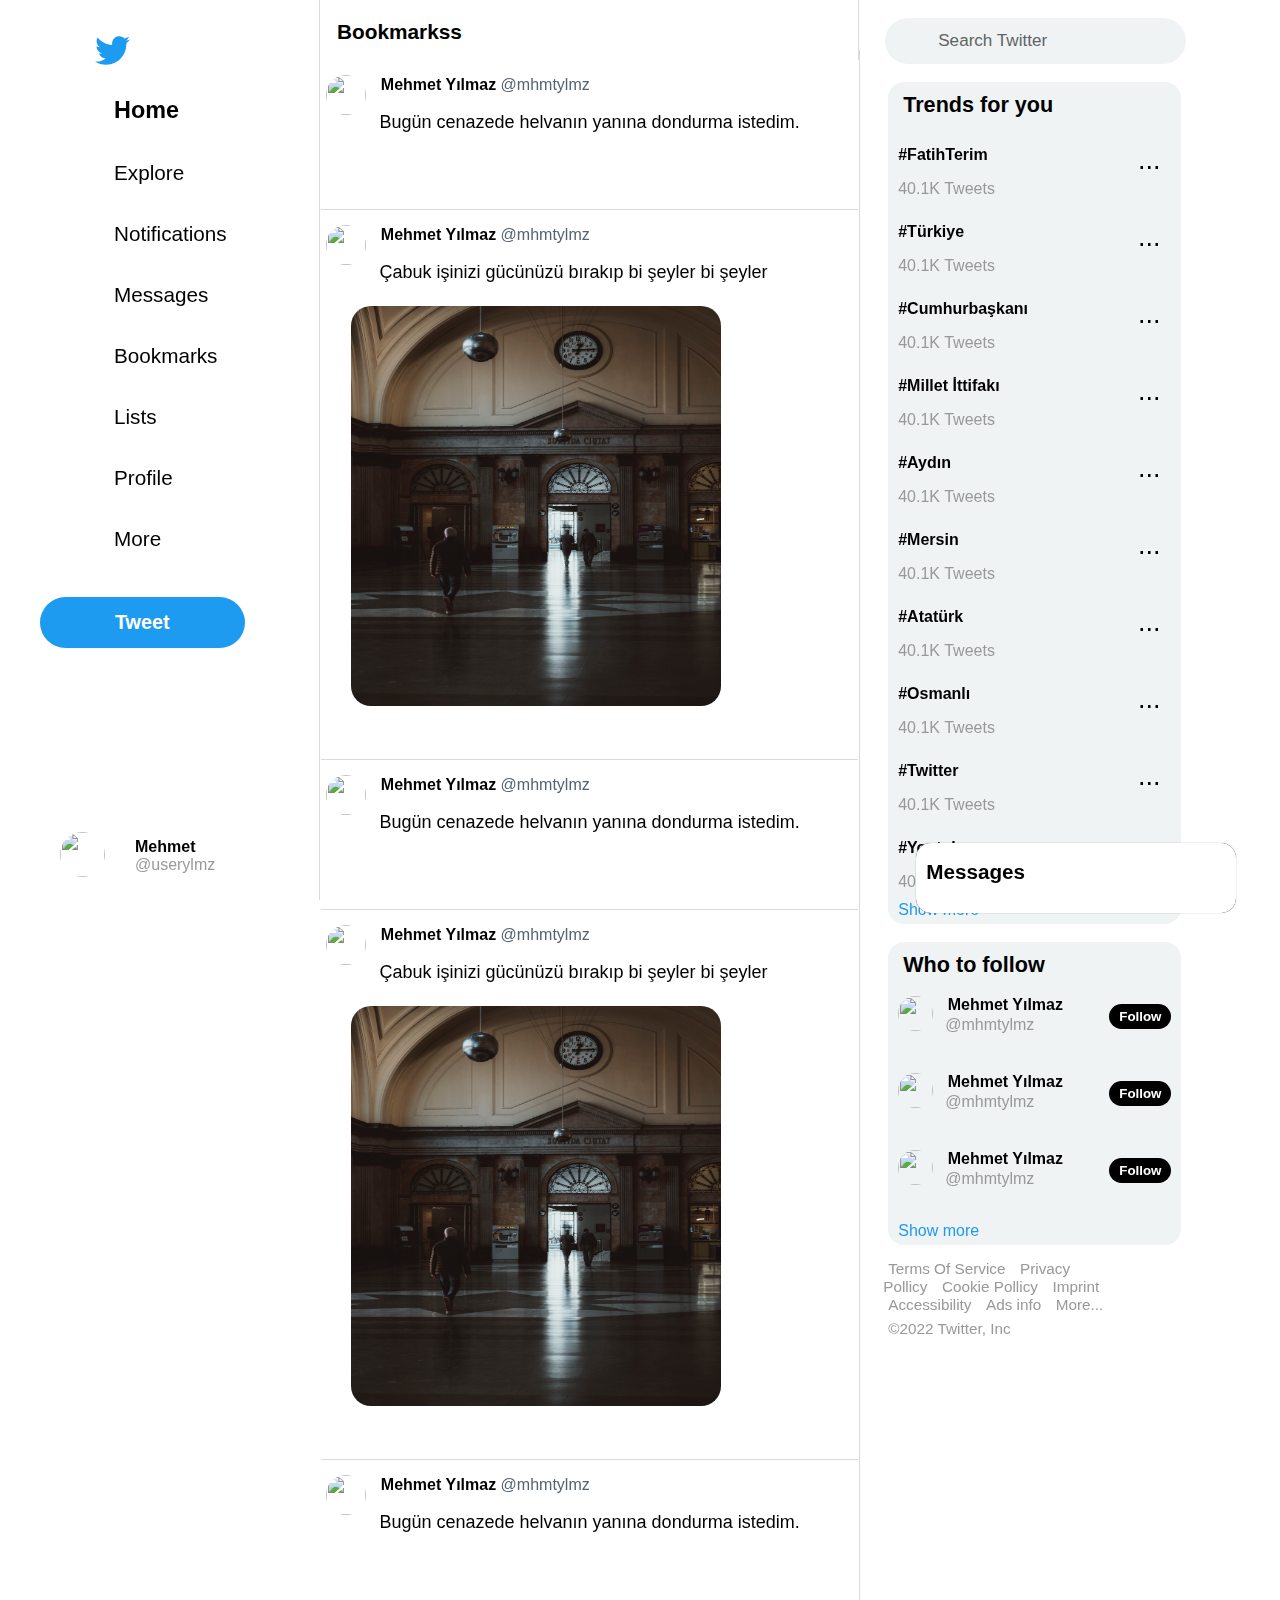
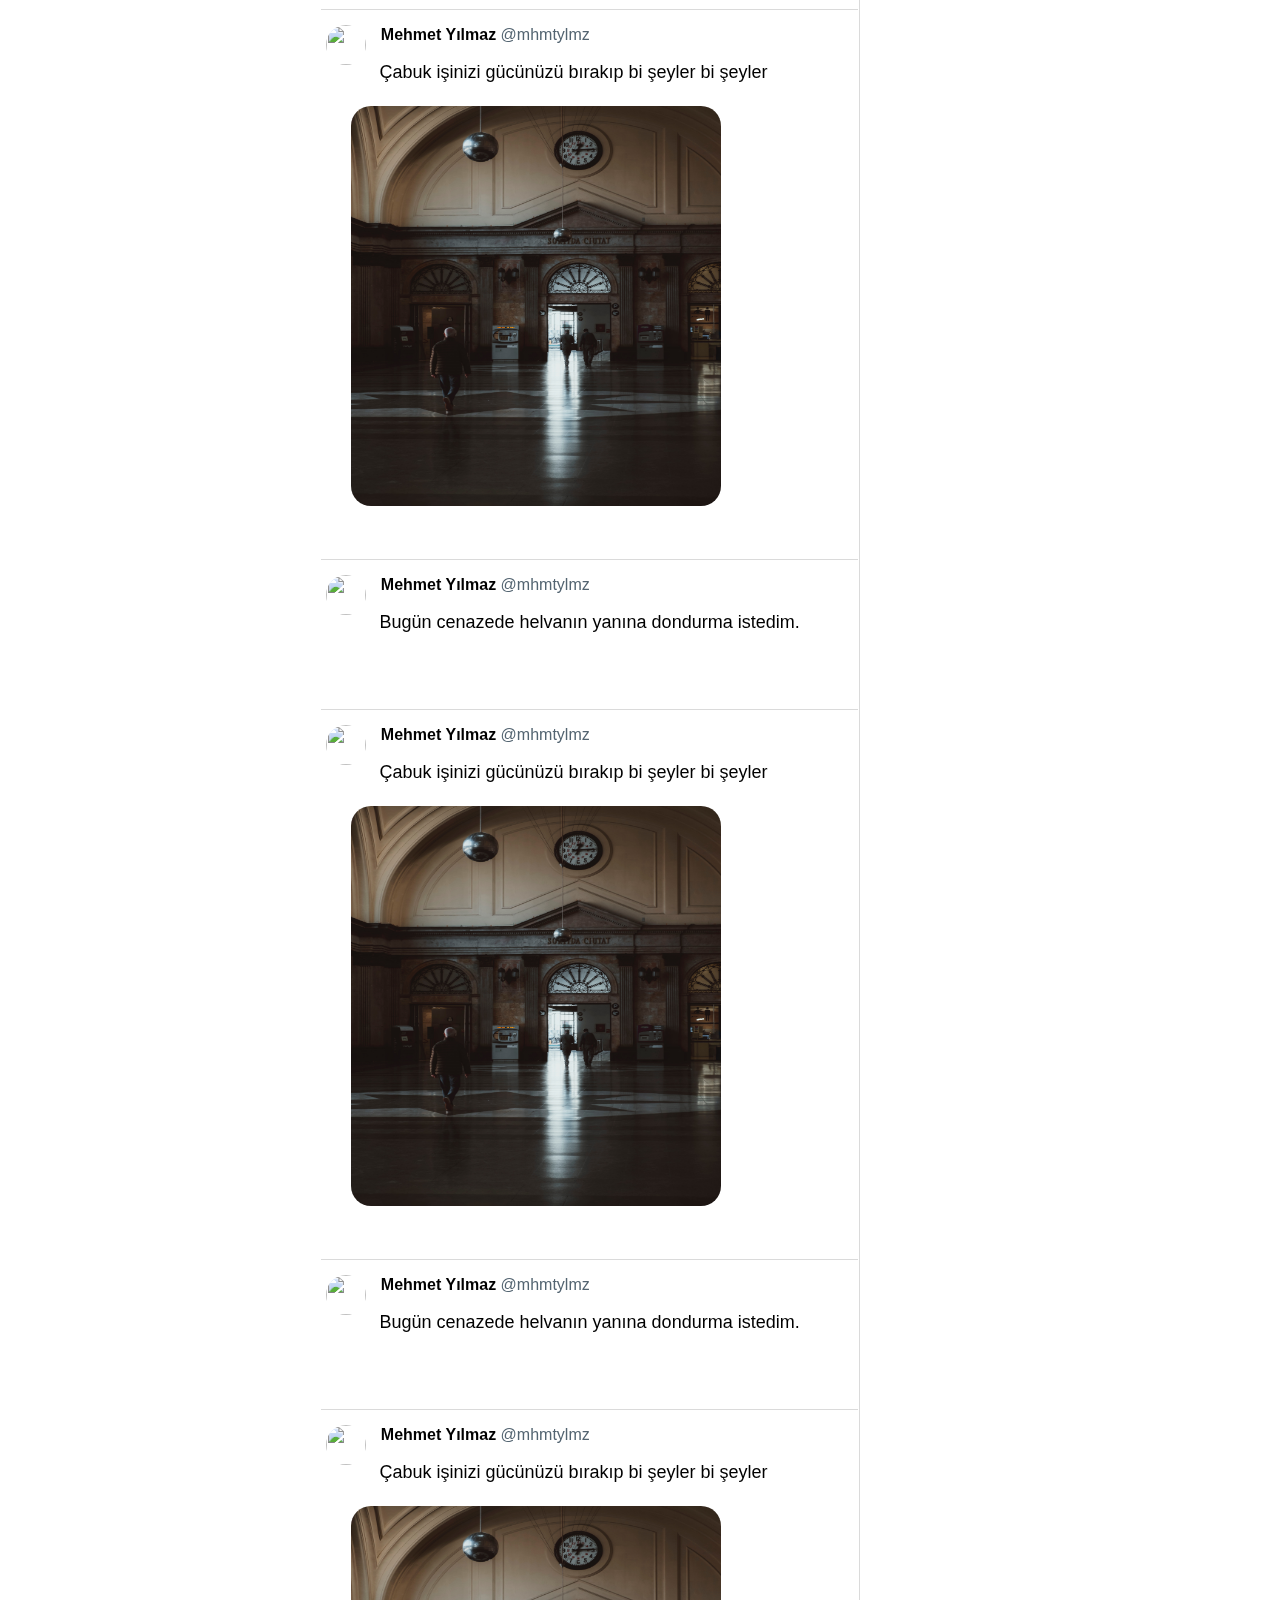
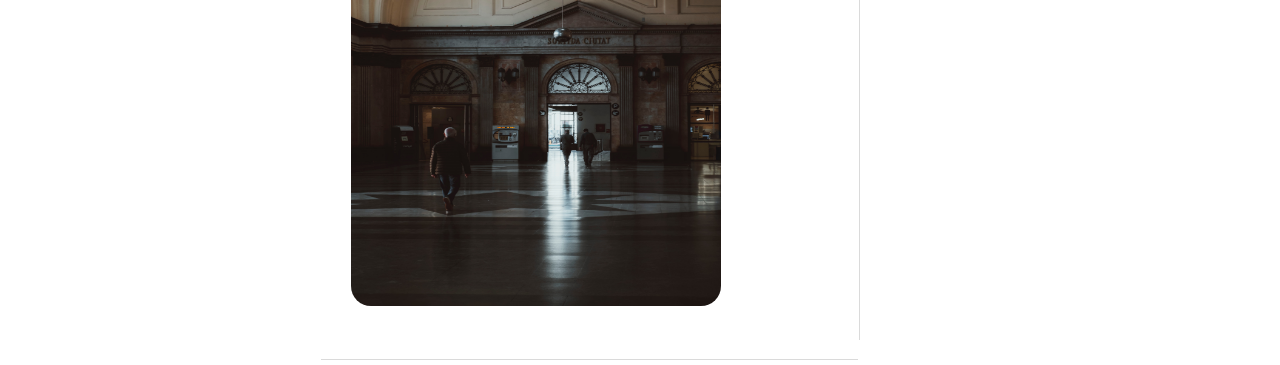
==== commit 3143160c: "finish" ====
--- a/bookmarks.html
+++ b/bookmarks.html
@@ -13,51 +13,45 @@
 <body>
     <header>
         <div class="fixed">
-           <button class="active-btn" onclick="activeSidebar()"> <img width="30" height="35px" style="border-radius: 50%; margin:15px 7px;"  src="images/profile.jpg" alt=""> </button>
-            <h1>Bookmarks</h1>
+           <button class="active-btn" onclick="activeSidebar()"> <img src="images/profile.jpg" alt=""> </button>
+            <h1>Bookmarkss</h1>
             <i class="fa-regular fa-star"></i>
          </div>
-         <div class="fixed-mobile">
-            <button class="active-btn" onclick="activeSidebar()"> 
-                <img width="30" height="35px" style="border-radius: 50%; margin:15px 7px;"  src="images/profile.jpg" alt=""> 
-            </button>
-             <h1>Home</h1>
-             <i class="fa-regular fa-star"></i>
-          </div>
         <div class="public">
          <div id="sidebarLeftMobile">
-            <h2 style="position: absolute; font-size: 15px; margin-left:-15px; margin-top: 15px; top: 0;">Account İnfo</h2>
+            <h2>Account İnfo</h2>
             <button type="button" onclick="closeSidebar()" id="close" aria-hidden="true">&times;</button>
-            <a href="">
-                  <img height="45px" width="35px" style="border-radius: 50%;" src="images/profile.jpg" alt="">
-            </a>
+            <a href=""><img class="circle-img" src="images/profile.jpg" alt=""></a>
             <i id="plus" class="fa-light fa-plus"></i>
-            <p><strong>Yılmaz</strong> <br> <span style="padding: 0; color: gray;">@userylmz</span>
-            <br> <br> <strong>500</strong> <span style="padding: 0;">Fallowing</span style="padding:0;"> <strong>400</strong> <span style="padding: 0;">Fallowers</span> </p>
-            <a href="profile.html"><i class="fa-regular fa-user"></i><span>Profile</span></a> 
-            <a href="lists.html"><i class="fa-solid fa-list"></i><span>Lists</span></a>
-            <a href="explore.html"><i class="fa-solid fa-location-dot"></i><span>Topics</span></a>
-            <a href="bookmarks.html"><i class="fa-regular fa-bookmark"></i><span>Bookmarks</span></a>
-            <a href=""><i class="fa-solid fa-bolt"></i><span>Moments</span></a>
-            <a href=""><i class="fa-regular fa-newspaper"></i><span>NewsLetters</span></a>
-            <a href=""><i class="fa-solid fa-rocket"></i><span>Proffessionals</span></a>
-            <a href=""><i class="fa-solid fa-arrow-up-right-from-square"></i><span>Twitter Ads</span></a>
-            <a href=""><i class="fa-solid fa-chart-simple"></i><span>Analytics</span></a>
-            <a href=""><i class="fa-solid fa-gear"></i><span>Setting & Privacy</span></a>
-            <a href=""><i class="fa-solid fa-question"></i><span style="padding-left: 25px;">Help Center</span></a>
-            <a href=""><i class="fa-solid fa-database"></i><span>Data Saver</span>
-            <label class="toggle-switch">
-            <input type="checkbox" checked>
-            <span class="switch-box circle"></span>
-            </label>
-            </a>
-            <a href=""><i class="fa-solid fa-display"></i><span style="padding-left: 14px;">Display</span></a>
-            <hr>
-            <a href=""><span>Log out</span></a>
+            <div class="user-info" ><p>Yılmaz</p></div>
+            <span class="username" >@userylmz</span>
+            <div class="user-follow-info"><p class="bold"> 500 <span class="light">Following </span> 400 <span class="light">Followers</span></p></div>
+            <div class="navbar-mobile">
+                <a href="profile.html"><i class="fa-regular fa-user"></i><span>Profile</span></a> 
+                <a href="lists.html"><i class="fa-solid fa-list"></i><span>Lists</span></a>
+                <a href="explore.html"><i class="fa-solid fa-location-dot"></i><span>Topics</span></a>
+                <a href="bookmarks.html"><i class="fa-regular fa-bookmark"></i><span>Bookmarks</span></a>
+                <a href=""><i class="fa-solid fa-bolt"></i><span>Moments</span></a>
+                <a href=""><i class="fa-regular fa-newspaper"></i><span>NewsLetters</span></a>
+                <a href=""><i class="fa-solid fa-rocket"></i><span>Proffessionals</span></a>
+                <a href=""><i class="fa-solid fa-arrow-up-right-from-square"></i><span>Twitter Ads</span></a>
+                <a href=""><i class="fa-solid fa-chart-simple"></i><span>Analytics</span></a>
+                <a href=""><i class="fa-solid fa-gear"></i><span>Setting & Privacy</span></a>
+                <a href=""><i class="fa-solid fa-question"></i><span>Help Center</span></a>
+                <a href=""><i class="fa-solid fa-database"></i><span>Data Saver</span>
+                <label class="toggle-switch">
+                <input type="checkbox" checked>
+                <span class="switch-box circle"></span>
+                </label>
+                </a>
+                <a href=""><i class="fa-solid fa-display"></i><span >Display</span></a>
+                <hr>
+                <a href=""><span>Log out</span></a>
+            </div>
         </div>   
         <div class="sidebar-left">
         <div class="navbar">
-         <a href="index.html"><i><img width="30" src="images/Twitter-logo.svg"  alt=""></i></a>
+         <a href="index.html"><i><img width="35px" src="images/Twitter-logo.svg"  alt=""></i></a>
          <a href="index.html"><i class="fa-solid fa-house-chimney-window"></i><span style="font-weight: bold; font-size:2.6vh;">Home</span></a>
          <a href="explore.html"><i class="fa-regular fa-hashtag"></i><span>Explore</span></a>
          <a href="notifications.html"><i class="fa-regular fa-bell"></i><span>Notifications</span></a>
@@ -71,12 +65,9 @@
         </div>
     </div>
          <div class="sidebar-sub">
-            <img height="55px" width="45px" style="border-radius: 50%;" src="images/profile.jpg" alt="">
-            <p><strong>yılmaz</strong><br> <span style="color:rgba(128, 128, 128, 0.796);">@userylmz</span></p>
-            <p style="float:right; margin-left:-5px; font-weight: bold;
-            font-size: 2vh;">...</p>
+            <img class="circle-img" src="images/profile.jpg" alt="">
+            <p><strong>Mehmet</strong><br> <span class="gray1">@userylmz</span></p>
          </div>
-       
         <div>
             <button class="tweet-btn-mobile">+<i class="fa-solid fa-feather"></i></button>
         </div>
@@ -87,165 +78,210 @@
             <a href="messages.html"><i class="fa-regular fa-envelope"></i></a>
         </div>
     </div>
-    <div class="rightbox">
-        <div class="search-container">
-            <form action="">
-              <button type="submit"><i class="fa-solid fa-magnifying-glass"></i></button>
-              <input type="text" placeholder="Search Twitter" name="search">
-            </form>
+    </header>
+
+    <main>
+        <div class="sticky">
+            <div class="rightbox bookmarks">
+                <div class="search-container">
+                    <form action="">
+                      <button type="submit"><i class="fa-solid fa-magnifying-glass"></i></button>
+                      <input type="text" placeholder="Search Twitter" name="search">
+                    </form>
+                  </div>
+                  <div class="trend-container">
+                   <h2>Trends for you</h2>
+                    <div class="trendbox">
+                    <a href="">#FatihTerim
+                    <p>40.1K Tweets</p>
+                    <button>...</button>
+                    </a>
+                   </div>
+                   <div class="trendbox">
+                    <a href="">#Türkiye
+                    <p>40.1K Tweets</p>
+                    <button>...</button>
+                    </a>
+                   </div>
+                   <div class="trendbox">
+                    <a href="">#Cumhurbaşkanı
+                    <p>40.1K Tweets</p>
+                    <button>...</button>
+                    </a>
+                   </div>
+                   <div class="trendbox">
+                    <a href="">#Millet İttifakı
+                    <p>40.1K Tweets</p>
+                    <button>...</button>
+                    </a>
+                   </div>
+                     <div class="trendbox">
+                    <a href="">#Aydın
+                    <p>40.1K Tweets</p>
+                    <button>...</button>
+                    </a>
+                   </div>
+                   <div class="trendbox">
+                    <a href="">#Mersin
+                    <p>40.1K Tweets</p>
+                    <button>...</button>
+                    </a>
+                   </div>
+                   <div class="trendbox">
+                    <a href="">#Atatürk
+                    <p>40.1K Tweets</p>
+                    <button>...</button>
+                    </a>
+                   </div>
+                   <div class="trendbox">
+                    <a href="">#Osmanlı
+                    <p>40.1K Tweets</p>
+                    <button>...</button>
+                    </a>
+                   </div>
+                   <div class="trendbox">
+                    <a href="">#Twitter
+                    <p>40.1K Tweets</p>
+                    <button>...</button>
+                    </a>
+                   </div>
+                   <div class="trendbox">
+                    <a href="">#Youtube
+                    <p>40.1K Tweets</p>
+                    <button>...</button>
+                    </a>
+                   </div>
+                   <span class="show-more" href="">Show more</span>
+                  </div>
+                  <div onclick="activeMessages()" class="messages-container">
+                    <h2>Messages</h2>
+                    <div class="messages-icon-box">
+                     <a href=""><i class="fa-solid fa-envelope-circle-check"></i></a>
+                     <a href=""><i class="fa-solid fa-chevron-up"></i></a>
+                    </div>
+                   </div>
+                    <div id="onMessageBox">
+                     <h3>Messages</h3>
+                     <i onclick="offMessageBox()" id="off" class="fa-solid fa-x"></i>
+                     <div class="messages-box">
+                         <img  class="circle-img" src="images/profil1.webp" alt="">
+                         <a href="">Kemal <span>@kmlfln . 7 Sep</span>
+                         </a>
+                         <p>You awesome</p>
+                     </div>
+                     <div class="messages-box">
+                        <img  class="circle-img" src="images/profil1.webp" alt="">
+                        <a href="">Kemal <span>@kmlfln . 7 Sep</span>
+                        </a>
+                        <p>You awesome</p>
+                    </div>
+                    <div class="messages-box">
+                        <img  class="circle-img" src="images/profil1.webp" alt="">
+                        <a href="">Kemal <span>@kmlfln . 7 Sep</span>
+                        </a>
+                        <p>You awesome</p>
+                    </div>
+                    <div class="messages-box">
+                        <img  class="circle-img" src="images/profil1.webp" alt="">
+                        <a href="">Kemal <span>@kmlfln . 7 Sep</span>
+                        </a>
+                        <p>You awesome</p>
+                    </div>
+                    <div class="messages-box">
+                        <img  class="circle-img" src="images/profil1.webp" alt="">
+                        <a href="">Kemal <span>@kmlfln . 7 Sep</span>
+                        </a>
+                        <p>You awesome</p>
+                    </div>
+                    <div class="messages-box">
+                        <img  class="circle-img" src="images/profil1.webp" alt="">
+                        <a href="">Kemal <span>@kmlfln . 7 Sep</span>
+                        </a>
+                        <p>You awesome</p>
+                    </div>
+                    <div class="messages-box">
+                        <img  class="circle-img" src="images/profil1.webp" alt="">
+                        <a href="">Kemal <span>@kmlfln . 7 Sep</span>
+                        </a>
+                        <p>You awesome</p>
+                    </div>
+                    <div class="messages-box">
+                        <img  class="circle-img" src="images/profil1.webp" alt="">
+                        <a href="">Kemal <span>@kmlfln . 7 Sep</span>
+                        </a>
+                        <p>You awesome</p>
+                    </div>
+                    </div>
+                  <div class="follow-container explore-follow">
+                    <h2>Who to follow</h2>
+                    <div class="followbox">
+                    <img class="circle-img-2" src="images/follow.jpg" alt="">
+                    <a href="">Mehmet Yılmaz
+                    <p>@mhmtylmz</p>
+                    <button style="float: right;">Follow</button>
+                    </a>
+                  </div>
+                  <div class="followbox">
+                    <img class="circle-img-2" src="images/follow.jpg" alt="">
+                    <a href="">Mehmet Yılmaz
+                    <p>@mhmtylmz</p>
+                    <button style="float: right;">Follow</button>
+                    </a>
+                  </div>
+                  <div class="followbox">
+                    <img class="circle-img-2" src="images/follow.jpg" alt="">
+                    <a href="">Mehmet Yılmaz
+                    <p>@mhmtylmz</p>
+                    <button style="float: right;">Follow</button>
+                    </a>
+                  </div>
+                  <span class="show-more" href="">Show more</span>
+                  </div>
+                  <div class="footer">
+                   <a href="">Terms Of Service</a>
+                   <a href="">Privacy Pollicy</a>
+                   <a href="">Cookie Pollicy</a>
+                   <a href="">Imprint</a>
+                   <a href="">Accessibility</a>
+                   <a href="">Ads info</a>
+                   <a href="">More...</a>
+                   <p>©2022 Twitter, Inc</p>
+                  </div>
+                  <div class="empty">
+                  </div>
+            </div>
+        </div>
+       
+        <div class="tweets-container bookmarks-container">
+            <div class="tweet-box">
+                <img  class="circle-img-3" src="images/follow.jpg" alt="">
+                <a href="">Mehmet Yılmaz <span>@mhmtylmz</span>
+                    </a>
+                    <p>Bugün cenazede helvanın yanına dondurma istedim.</p>
+                    <div class="tweet-icon-box">
+                        <i class="fa-regular fa-comment"></i>
+                        <i class="fa-solid fa-retweet"></i>
+                        <i class="fa-regular fa-heart"></i>
+                        <i class="fa-solid fa-arrow-up-from-bracket"></i> 
+                    </div>
+            </div>
+            <div class="tweet-box">
+              <img  class="circle-img-3" src="images/follow.jpg" alt="">
+              <a href="">Mehmet Yılmaz <span>@mhmtylmz</span>
+                  </a>
+                  <p>Çabuk işinizi gücünüzü bırakıp bi şeyler bi şeyler</p>
+                  <div class="tweet-img-box">
+                    <img  class="tweet-img" src="images/twet-img.jpg" alt="">
+                  </div>
+                  <div class="tweet-icon-box">
+                      <i class="fa-regular fa-comment"></i>
+                      <i class="fa-solid fa-retweet"></i>
+                      <i class="fa-solid fa-heart"></i>
+                      <i class="fa-solid fa-arrow-up-from-bracket"></i> 
+                  </div>
           </div>
-          <div class="trend-container">
-           <h2 style="font-size: 2.4vh; padding-left:15px; padding-top: 10px;">Trends for you</h2>
-            <div class="trendbox">
-            <a href="">#FatihTerim
-            <p>40.1K Tweets</p>
-            <button style="float: right;">...</button>
-            </a>
-           </div>
-           <div class="trendbox">
-            <a href="">#Türkiye
-            <p>40.1K Tweets</p>
-            <button style="float: right;">...</button>
-            </a>
-           </div>
-           <div class="trendbox">
-            <a href="">#Cumhurbaşkanı
-            <p>40.1K Tweets</p>
-            <button style="float: right;">...</button>
-            </a>
-           </div>
-           <div class="trendbox">
-            <a href="">#Millet İttifakı
-            <p>40.1K Tweets</p>
-            <button style="float: right;">...</button>
-            </a>
-           </div>
-             <div class="trendbox">
-            <a href="">#Aydın
-            <p>40.1K Tweets</p>
-            <button style="float: right;">...</button>
-            </a>
-           </div>
-           <div class="trendbox">
-            <a href="">#Mersin
-            <p>40.1K Tweets</p>
-            <button style="float: right;">...</button>
-            </a>
-           </div>
-           <div class="trendbox">
-            <a href="">#Atatürk
-            <p>40.1K Tweets</p>
-            <button style="float: right;">...</button>
-            </a>
-           </div>
-           <div class="trendbox">
-            <a href="">#Osmanlı
-            <p>40.1K Tweets</p>
-            <button style="float: right;">...</button>
-            </a>
-           </div>
-           <div class="trendbox">
-            <a href="">#Twitter
-            <p>40.1K Tweets</p>
-            <button style="float: right;">...</button>
-            </a>
-           </div>
-           <div class="trendbox">
-            <a href="">#Youtube
-            <p>40.1K Tweets</p>
-            <button style="float: right;">...</button>
-            </a>
-           </div>
-           <a style="font-weight: normal; position:relative; top: -5px; color:rgb(29, 155, 240);" href="">Show more</a>
-          </div>
-          <div onclick="activeMessages()" class="messages-container">
-            <h2 style="padding-left:10px; font-size: 2.3vh;">Messages</h2>
-            <div class="messages-icon-box">
-             <a href=""><i class="fa-solid fa-envelope-circle-check"></i></a>
-             <a href=""><i class="fa-solid fa-chevron-up"></i></a>
-            </div>
-           </div>
-            <div id="onMessageBox">
-             <h3 style="margin-left: 10px;">Messages</h3>
-             <i onclick="offMessageBox()" id="off" style="float:right; margin-right:10px; position:relative; top:-40px;" class="fa-solid fa-x"></i>
-             <div style="height: 80px; width: 98%; position: relative; left: 5px; top: -10px;" class="tweet-box">
-                 <img  width="30" height="35px" style="border-radius: 50%; margin:15px 7px;" src="images/profil1.webp" alt="">
-                 <a href="">Kemal <span>@kmlfln . 7 Sep</span>
-                 </a>
-                 <p style="position: relative; left: 49px; top: -45px;" ><span>You awesome</span></p>
-             </div>
-             <div style="height: 80px; width: 98%; position: relative; left: 5px; top: -10px;" class="tweet-box">
-                 <img  width="30" height="35px" style="border-radius: 50%; margin:15px 7px;" src="images/profil1.webp" alt="">
-                 <a href="">Kemal <span>@kmlfln . 7 Sep</span>
-                 </a>
-                 <p style="position: relative; left: 49px; top: -45px;" ><span>You awesome</span></p>
-             </div>
-             <div style="height: 80px; width: 98%; position: relative; left: 5px; top: -10px;" class="tweet-box">
-                 <img  width="30" height="35px" style="border-radius: 50%; margin:15px 7px;" src="images/profil1.webp" alt="">
-                 <a href="">Kemal <span>@kmlfln . 7 Sep</span>
-                 </a>
-                 <p style="position: relative; left: 49px; top: -45px;" ><span>You awesome</span></p>
-             </div>
-             <div style="height: 80px; width: 98%; position: relative; left: 5px; top: -10px;" class="tweet-box">
-                 <img  width="30" height="35px" style="border-radius: 50%; margin:15px 7px;" src="images/profil1.webp" alt="">
-                 <a href="">Kemal <span>@kmlfln . 7 Sep</span>
-                 </a>
-                 <p style="position: relative; left: 49px; top: -45px;" ><span>You awesome</span></p>
-             </div>
-             <div style="height: 80px; width: 98%; position: relative; left: 5px; top: -10px;" class="tweet-box">
-                 <img  width="30" height="35px" style="border-radius: 50%; margin:15px 7px;" src="images/profil1.webp" alt="">
-                 <a href="">Kemal <span>@kmlfln . 7 Sep</span>
-                 </a>
-                 <p style="position: relative; left: 49px; top: -45px;" ><span>You awesome</span></p>
-             </div>
-             <div style="height: 80px; width: 98%; position: relative; left: 5px; top: -10px;" class="tweet-box">
-                 <img  width="30" height="35px" style="border-radius: 50%; margin:15px 7px;" src="images/profil1.webp" alt="">
-                 <a href="">Kemal <span>@kmlfln . 7 Sep</span>
-                 </a>
-                 <p style="position: relative; left: 49px; top: -45px;" ><span>You awesome</span></p>
-             </div>
-            </div>
-          <div class="follow-container">
-            <h2 style="font-size: 2.4vh; padding-left:15px; padding-top: 10px;">Who to follow</h2>
-            <div class="followbox">
-            <img  width="30" height="35px" style="border-radius: 50%; margin:15px 7px;" src="images/follow.jpg" alt="">
-            <a href="">Mehmet Yılmaz
-            <p>@mhmtylmz</p>
-            <button style="float: right;">Follow</button>
-            </a>
-          </div>
-          <div class="followbox">
-            <img  width="30" height="35px" style="border-radius: 50%; margin:15px 7px;" src="images/follow.jpg" alt="">
-            <a href="">Mehmet Yılmaz
-            <p>@mhmtylmz</p>
-            <button style="float: right;">Follow</button>
-            </a>
-          </div>
-          <div class="followbox">
-            <img  width="30" height="35px" style="border-radius: 50%; margin:15px 7px;" src="images/follow.jpg" alt="">
-            <a href="">Mehmet Yılmaz
-            <p>@mhmtylmz</p>
-            <button style="float: right;">Follow</button>
-            </a>
-          </div>
-          <a style="font-weight: normal; position:relative; top: -5px; left: 10px; color:rgb(29, 155, 240); text-decoration: none;" href="">Show more</a>
-          </div>
-          <div class="footer">
-           <a href="">Terms Of Service</a>
-           <a href="">Privacy Pollicy</a>
-           <a href="">Cookie Pollicy</a>
-           <a href="">Imprint</a>
-           <a href="">Accessibility</a>
-           <a href="">Ads info</a>
-           <a href="">More...</a>
-           <p>©2022 Twitter, Inc</p>
-          </div>
-          <div class="empty">
-          </div>
-    </header>
-    <main>
-        <div class="tweet-box">
-            <img  width="30" height="35px" style="border-radius: 50%; margin:15px 7px;" src="images/follow.jpg" alt="">
+          <div class="tweet-box">
+            <img  class="circle-img-3" src="images/follow.jpg" alt="">
             <a href="">Mehmet Yılmaz <span>@mhmtylmz</span>
                 </a>
                 <p>Bugün cenazede helvanın yanına dondurma istedim.</p>
@@ -257,22 +293,22 @@
                 </div>
         </div>
         <div class="tweet-box">
-          <img  width="30" height="35px" style="border-radius: 50%; margin:15px 7px;" src="images/follow.jpg" alt="">
+          <img  class="circle-img-3" src="images/follow.jpg" alt="">
           <a href="">Mehmet Yılmaz <span>@mhmtylmz</span>
               </a>
               <p>Çabuk işinizi gücünüzü bırakıp bi şeyler bi şeyler</p>
               <div class="tweet-img-box">
-                <img  class="tweet-img" width="370px" height="400px" src="images/twet-img.jpg" alt="">
+                <img  class="tweet-img" src="images/twet-img.jpg" alt="">
               </div>
               <div class="tweet-icon-box">
                   <i class="fa-regular fa-comment"></i>
                   <i class="fa-solid fa-retweet"></i>
-                  <i style="color: red;" class="fa-solid fa-heart"><span style="margin-left:15px; color:rgb(177, 177, 177); font-size: 12px;">1</span></i>
+                  <i class="fa-solid fa-heart"></i>
                   <i class="fa-solid fa-arrow-up-from-bracket"></i> 
               </div>
       </div>
       <div class="tweet-box">
-        <img  width="30" height="35px" style="border-radius: 50%; margin:15px 7px;" src="images/follow.jpg" alt="">
+        <img  class="circle-img-3" src="images/follow.jpg" alt="">
         <a href="">Mehmet Yılmaz <span>@mhmtylmz</span>
             </a>
             <p>Bugün cenazede helvanın yanına dondurma istedim.</p>
@@ -282,6 +318,77 @@
                 <i class="fa-regular fa-heart"></i>
                 <i class="fa-solid fa-arrow-up-from-bracket"></i> 
             </div>
+    </div>
+    <div class="tweet-box">
+      <img  class="circle-img-3" src="images/follow.jpg" alt="">
+      <a href="">Mehmet Yılmaz <span>@mhmtylmz</span>
+          </a>
+          <p>Çabuk işinizi gücünüzü bırakıp bi şeyler bi şeyler</p>
+          <div class="tweet-img-box">
+            <img  class="tweet-img" src="images/twet-img.jpg" alt="">
+          </div>
+          <div class="tweet-icon-box">
+              <i class="fa-regular fa-comment"></i>
+              <i class="fa-solid fa-retweet"></i>
+              <i class="fa-solid fa-heart"></i>
+              <i class="fa-solid fa-arrow-up-from-bracket"></i> 
+          </div>
+  </div>
+  <div class="tweet-box">
+    <img  class="circle-img-3" src="images/follow.jpg" alt="">
+    <a href="">Mehmet Yılmaz <span>@mhmtylmz</span>
+        </a>
+        <p>Bugün cenazede helvanın yanına dondurma istedim.</p>
+        <div class="tweet-icon-box">
+            <i class="fa-regular fa-comment"></i>
+            <i class="fa-solid fa-retweet"></i>
+            <i class="fa-regular fa-heart"></i>
+            <i class="fa-solid fa-arrow-up-from-bracket"></i> 
+        </div>
+</div>
+<div class="tweet-box">
+  <img  class="circle-img-3" src="images/follow.jpg" alt="">
+  <a href="">Mehmet Yılmaz <span>@mhmtylmz</span>
+      </a>
+      <p>Çabuk işinizi gücünüzü bırakıp bi şeyler bi şeyler</p>
+      <div class="tweet-img-box">
+        <img  class="tweet-img" src="images/twet-img.jpg" alt="">
+      </div>
+      <div class="tweet-icon-box">
+          <i class="fa-regular fa-comment"></i>
+          <i class="fa-solid fa-retweet"></i>
+          <i class="fa-solid fa-heart"></i>
+          <i class="fa-solid fa-arrow-up-from-bracket"></i> 
+      </div>
+</div>
+<div class="tweet-box">
+    <img  class="circle-img-3" src="images/follow.jpg" alt="">
+    <a href="">Mehmet Yılmaz <span>@mhmtylmz</span>
+        </a>
+        <p>Bugün cenazede helvanın yanına dondurma istedim.</p>
+        <div class="tweet-icon-box">
+            <i class="fa-regular fa-comment"></i>
+            <i class="fa-solid fa-retweet"></i>
+            <i class="fa-regular fa-heart"></i>
+            <i class="fa-solid fa-arrow-up-from-bracket"></i> 
+        </div>
+</div>
+<div class="tweet-box">
+  <img  class="circle-img-3" src="images/follow.jpg" alt="">
+  <a href="">Mehmet Yılmaz <span>@mhmtylmz</span>
+      </a>
+      <p>Çabuk işinizi gücünüzü bırakıp bi şeyler bi şeyler</p>
+      <div class="tweet-img-box">
+        <img  class="tweet-img" src="images/twet-img.jpg" alt="">
+      </div>
+      <div class="tweet-icon-box">
+          <i class="fa-regular fa-comment"></i>
+          <i class="fa-solid fa-retweet"></i>
+          <i class="fa-solid fa-heart"></i>
+          <i class="fa-solid fa-arrow-up-from-bracket"></i> 
+      </div>
+</div>
+        </div>
     </main>
 </body>
 </html>--- a/style.css
+++ b/style.css
@@ -3,8 +3,9 @@
     padding: 0;
     font-family: Arial, Helvetica, sans-serif;
 }
-
-
+.gray1 {
+    color: rgba(128, 128, 128, 0.796);
+}
 
 .sidebar-left {
     border-right: .1px solid rgb(218, 218, 218);
@@ -81,6 +82,9 @@
     top: -10px;
 }
 
+.sidebar-sub span {
+    color: -gray1;
+}
 
 .fixed {
     position: fixed;
@@ -89,7 +93,6 @@
     top: 0;
     left: 20.1%;
     width: 40%;
-    max-width: 60%;
     display: flex;
     z-index: 1;
     background-color: white;
@@ -107,6 +110,13 @@
     font-weight: bold;
     margin-left: 5px;
     margin-top: 10px;
+}
+
+.fixed img {
+    width: 35px;
+    height: 35px;
+    border-radius: 50%; 
+    margin:15px 7px;
 }
 
 .sidebar-top {
@@ -120,6 +130,12 @@
     height: auto;
     background-color: rgb(258 255 255 / 1);
     overflow: visible;
+}
+
+.sidebar-top-item {
+    display: flex;
+    margin-left: 15px;
+    margin-top: 12px;
 }
 
 input {
@@ -163,24 +179,28 @@
     border: 1px none rgb(29, 155, 240);
     border-radius: 100px;
     position: absolute;
-    top: 55px;
+    top: 50px;
     right: 0;
     margin-right: 10px;
 }
 
-.fixed-mobile {
-    display: none;
+.sticky {
+    position: sticky;
+    top: -600px;
+    height: 180%;
+    background-color: green;
+    z-index: 1;
 }
 
 .rightbox {
-    position: absolute;
-    display: block;
-    top: 0;
-    right: 0;
-    width: 31%;
-    height: 165%;
-    margin-top:1px;
-}
+    position:absolute ;
+    margin-top: -5.2%;
+    right: 2%;
+    width: 29%;
+    height: 180%;
+}
+
+
 
 .search-container input[type=text] {
     background-color: rgb(239 243 244);
@@ -230,8 +250,19 @@
     font-weight: bold;
     color: #000;
 }
+
+.trend-container h2 {
+    font-size: 2.4vh; 
+    padding-left:15px; 
+    padding-top: 10px;
+}
+
 .trendbox {
   height: 77px;
+}
+
+.trendbox button {
+    float: right;
 }
 
 .trendbox:hover {
@@ -266,6 +297,12 @@
     display: block;
 }
 
+.follow-container h2 {
+    font-size: 2.4vh; 
+    padding-left:15px; 
+    padding-top: 10px;
+}
+
 .followbox {
     height: 77px;
 }
@@ -277,7 +314,6 @@
 
 .followbox a {
     position: relative;
-    top: -30px;
     text-decoration: none;
     font-weight: bold;
     color: #000;
@@ -303,11 +339,26 @@
     font-weight: bold;
 }
 
+.show-more {
+    font-weight: lighter; 
+    position:relative; 
+    top: -5px; 
+    left: 10px;
+    color:rgb(29, 155, 240);
+}
+
+.messages {
+    overflow-y: scroll;
+    scrollbar-color: black;
+    scroll-padding: 10px;
+}
+
 .messages-container {
     background-color: white;
     position: fixed;
     top: 93.7%;
-    width: 27%;
+    margin-left: 33px;
+    width: 25%;
     height: 70px;
     display: flex;
     border-radius: 15px;
@@ -328,6 +379,10 @@
     color: rgb(123, 122, 122);
 }
 
+.messages-container h2 {
+    padding-left:10px; font-size: 2.3vh;
+}
+
 .empty {
     width: 77%;
     height: 90px;
@@ -356,15 +411,13 @@
     color: rgb(153, 153, 153)
 }
 
-main {
+.tweets-container {
     position: relative;
     top: 28px;
     left: 25%;
     width: 53.6%;
-    height: 2000px;
     border-right: .1px solid rgb(218, 218, 218);
     margin: 0;
-    overflow: scr;
 }
 
 .tweet-box {
@@ -372,12 +425,13 @@
     top: 10px;
     left: 25%;
     width: 71.2%;
+ 
     border-bottom: .1px solid rgb(218, 218, 218);
 }
 
 .tweet-img-box {
     position: relative;
-    top: -40px;
+    top: -20px;
 }
 
 .tweet-img {
@@ -385,6 +439,8 @@
     left: 30px;
     border-radius: 20px;
     box-shadow: 0px 0px .17px rgb(202, 202, 202);
+    width: 370px;
+    height: 400px;
 }
 
 .tweet-box:hover {
@@ -395,9 +451,9 @@
     background-color: white;
     position: fixed;
     width: 27%;
-    height: 500px;
-    top: 50%;
-    right: -600px;
+    height: 600px;
+    top: 49%;
+    right: -1900px;
     z-index: 1;
     box-shadow: 20px 20px 50px 15px grey;
     border: .1px solid rgb(198, 198, 198);
@@ -406,13 +462,109 @@
 }
 
 #onMessageBox.on {
-    right: 45px;
+    right: 40px;
 }
 
 #onMessageBox.off {
-    right: -600px;
-}
-
+    right: -1900px;
+}
+
+#onMessageBox h3 {
+    margin-left: 10px;
+}
+
+#onMessageBox i {
+    float:right; 
+    margin-right:10px; 
+    position:relative; 
+    top:-40px;
+}
+
+.messages-box {
+    height: 80px;
+    max-height: 300px;
+    border-bottom: .1px solid rgb(218, 218, 218);
+}
+
+.messages-box:hover {
+    background-color: rgb(239 243 244);
+}
+
+.messages-box img {
+    margin: 5px;
+}
+
+.messages-box a {
+    position: relative;
+    top: -30px;
+    left: 10px;
+    text-decoration: none;
+    color: #000;
+    font-weight: bold;
+}
+
+.messages-box span {
+    color: gray;
+    font-weight: lighter;
+}
+
+.messages-box p {
+    position: relative;
+    top: -40px;
+    left:70px;
+    color: gray;
+    font-size: 1.7vh;
+}
+
+.explore {
+    top: 80px;
+}
+
+.bookmarks {
+    top: 80px;
+}
+
+.lists {
+    top: 80px;
+}
+
+.lists-container {
+    height: 2000px;
+}
+
+.lists a {
+    left: 15px;
+}
+
+.listbox {
+    width: 60px;
+    height: 55px;
+    background-color: rgb(219, 219, 219);
+    border-radius: 10px;
+    position: relative;
+    left: 13px;
+    display: block;
+}
+
+#listIcon {
+    position: absolutle; 
+    top: 7px; 
+    left: -5px
+}
+
+.list-text {
+    position: relative;
+    margin: 50px 0 0 -40px; 
+    color: gray;
+}
+
+.profile {
+    top: 80px;
+}
+
+#like {
+    color: red;
+}
 
 @media only screen and (min-width: 300px) {
    .sidebar-left {
@@ -428,37 +580,21 @@
    }
 
    .fixed {
-    display: none;
+    left: -1px;
+    width: 100%;
+    height: 60px;
+   }
+
+   .fixed h1 {
+     margin-top: 20px;
    }
 
    .sidebar-top {
     display: none;
    }
 
-   main {
+   .tweets-container {
     border: none;
-   }
-
-   .fixed-mobile {
-    position: fixed;
-    display: flex;
-    width: 100%;
-    max-width: 100%;
-    z-index: 1;
-    background-color: white;
-    top: 0;
-   }
-
-   .fixed-mobile h1 {
-    font-size: 2.4vh;
-    padding-top: 15px;
-   }
-
-   .fixed-mobile i {
-    position: fixed;
-    right: 0;
-    padding-right: 12px;
-    padding-top: 24px;
    }
 
    #sidebarLeftMobile {
@@ -467,13 +603,22 @@
     border-right: .1px solid rgb(218, 218, 218);
     box-sizing: border-box;
     position: absolute;
-    width: 65%;
-    max-width: 70%;
+    width: 70%;
+    height: 140%;
     top: 0;
-    left: -440px;
-    padding: 15% 7%;
+    left: -1840px;
+    padding: 13% 7%;
     z-index: 1;
-   }
+    overflow: scroll;
+   }
+
+   #sidebarLeftMobile h2 {
+    position: absolute; 
+    font-size: 15px; 
+    margin-left:-15px; 
+    margin-top: 15px; 
+    top: 0;
+  }
 
   #sidebarLeftMobile.active
     {
@@ -482,8 +627,36 @@
 
    #sidebarLeftMobile.close
     {
-    left: -440px;
-   }
+    left: -1840px;
+   }
+
+   .circle-img {
+    height: 45px;
+    width: 45px;
+    border-radius: 50%;
+   }
+
+   .circle-img-2 {
+    height: 35px;
+    width: 35px;
+    border-radius: 50%;
+    margin: 0 10px;
+   }
+
+   .circle-img-3 {
+    height: 40px;
+    width: 40px;
+    border-radius: 50%;
+    margin: 20px 0 0 5px;
+   }
+
+   .circle-img-4 {
+    height: 40px;
+    width: 40px;
+    border-radius: 50%;
+    margin: 40px 0 0 5px;
+   }   
+
 
    .active-btn {
     background-color: white;
@@ -492,7 +665,7 @@
 
    #close {
     float: right;
-    margin-top: -65px;
+    margin-top: -55px;
     margin-right: -25px;
     font-size: 30px;
     color: #000;
@@ -502,19 +675,71 @@
   }
 
   #plus {
+    position: relative;
     background-color:white; 
-    border-radius:50% solid;  
-    float:right; 
-    font-size:30px;
+    border-radius: 50%;
+    border: .1px solid black;  
+    left: 190px;
+    font-size: 30px;
+    top: -53px;
+    width: 30px;
+    height: 30px;
+    text-align: center;
+  }
+
+  .notifications-box p {
     position: absolute;
-    right: 0;
-    top: 103px;
-    padding-right: 25px;
+    margin: 40px 0 0 0;
   }
 
-  #sidebarLeftMobile p {
-    margin-top: 10px;
+  .user-info {
+    position: relative;
+    top: -55px;
+    width: 90px;
+    display: block;
+    color: black;
+    font-weight: bold;
   }
+
+  .user-follow-info {
+    position: relative;
+    width: 210px;
+    height: 20px;
+    top: 100px;
+
+    font-size: 2vh;
+
+  }
+
+  .username {
+    position: relative; 
+    top: -70px;
+    font-size: 1.7vh;
+  }
+
+ .bold {
+    font-weight: bold;
+ }
+
+ .light {
+    font-weight: lighter;
+ }
+
+  .user-follow-info {
+    position: relative;
+    top: -70px;
+  }
+
+  .navbar-mobile a {
+    position: relative;
+    top: -60px;
+  }
+
+  .navbar-mobile span {
+     padding-left: 20px;
+  }
+
+
 
   #sidebarLeftMobile a {
     display: block;
@@ -530,10 +755,6 @@
 
   #sidebarLeftMobile a:hover {
     background-color:rgb(239 243 244);
-  }
-
-  #sidebarLeftMobile span {
-    padding-left: 20px;
   }
 
   .toggle-switch {
@@ -593,6 +814,74 @@
     border-radius: 50%;
     }
 
+    .explore-img-box {
+        position: relative;
+        top: 10px;
+        left: -45%;
+        width: 180%;
+        height: 200px;
+        background-image: url(/images/explore.jpeg);
+        background-position: center center;
+        background-repeat: no-repeat;
+        background-size: cover;
+    }
+
+    .explore-img-box p {
+        color: white; 
+        font-size: 1.8vh; 
+        position: relative; 
+        padding-top: 150px;
+        padding-left: 10px;
+    }
+    
+    .explore-img-box span {
+        font-size: 2.7vh; 
+     }
+    
+    .trend-container-explore {
+        background-color: white;
+        border-radius: 16px;
+        margin-top: 15px;
+        position: relative;
+        width: 182.7%;
+        height: auto;
+        left: -46.6%;
+        display: block;
+    }
+    
+    .trend-container-explore a {
+        padding-left: 10px;
+        position: relative;
+        top: 10px;
+        text-decoration: none;
+        font-weight: bold;
+        color: #000;
+    }
+    .explore-trendbox {
+      height: 77px;
+    }
+    
+    .explore-trendbox:hover {
+        border: none;
+        background-color: rgb(230, 232, 233);
+    }
+    
+    .trend-container-explore p {
+        padding-left: 10px;
+        padding-top: -50px;
+        font-weight: lighter;
+        color: rgb(153, 153, 153);
+    }
+    
+    .trend-container-explore button {
+        position: relative;
+        top: -70px;
+        margin-right: 15px;
+        border: none;
+        font-size: 3vh;
+        background: none;
+    }
+
     .search-container input[type=text] {
         background-color: rgb(239 243 244);
         margin-top: 15px;
@@ -619,14 +908,14 @@
     .tweet-box {
         position: relative;
         top: 25px;
-        left: -102px;
-        width: 184%;
-        height: auto;
+        left: -100px;
+        width: 180%;
     }
 
     .tweet-box a {
         position: relative;
-        top: -30px;
+        top: -25px;
+        left: 10px;
         text-decoration: none;
         color: #000;
         font-weight: bold;
@@ -635,12 +924,13 @@
     .tweet-box span {
         color: rgb(83, 100, 113);
         font-weight: lighter;
+        position: relative;
     }
 
     .tweet-box p {
         position: relative;
         top: -35px;
-        left: 48px;
+        left: 59px;
         font: 14px -apple-system,BlinkMacSystemFont,"Segoe UI",Roboto,Helvetica,Arial,sans-serif;
     }
 
@@ -656,6 +946,7 @@
         left: -15px;
         float: left;
         padding: 0 45px;
+        margin-top: 10px;
        }
     
     .tweet-img-box {
@@ -694,85 +985,12 @@
         padding: 3%;
     }
 
-    .explore-img-box {
-        position: relative;
-        top: 10px;
-        left: -45%;
-        width: 185%;
-        height: 210px;
-        background-image: url(/images/explore.jpeg);
-        background-position: center center;
-        background-repeat: no-repeat;
-        background-size: cover;
-    }
-    
-    .profile-background {
-        position: relative;
-        top: 10px;
-        left: -45%;
-        width: 185%;
-        height: 210px;
-        background-image: url(/images/kapak.jpeg);
-        background-position: center center;
-        background-repeat: no-repeat;
-        background-size: cover;
-    }
-
-    .explore-img-box p {
-        color: white; 
-        font-size: 1.8vh; 
-        position: relative; 
-        padding-top: 145px;
-        padding-left: 10px;
-    }
-
-    .explore-img-box span {
-        font-size: 2.7vh; 
-        font-weight: bold;
-    }
-
-    .trend-container-explore {
-        background-color: white;
-        border-radius: 16px;
-        margin-top: 15px;
-        position: relative;
-        width: 82.7%;
-        height: auto;
-        left: -45.6%;
-        display: block;
-    }
-    
-    .trend-container-explore a {
-        padding-left: 10px;
-        position: relative;
-        top: 10px;
-        text-decoration: none;
-        font-weight: bold;
-        color: #000;
-    }
-    .explore-trendbox {
-      height: 77px;
-    }
-    
-    .explore-trendbox:hover {
-        border: none;
-        background-color: rgb(230, 232, 233);
-    }
-    
-    .trend-container-explore p {
-        padding-left: 10px;
-        padding-top: -10px;
-        font-weight: lighter;
-        color: rgb(153, 153, 153);
-    }
-    
-    .trend-container-explore button {
-        position: relative;
-        top: -80px;
-        margin-right: -235px;
-        border: none;
-        font-size: 3vh;
-        background: none;
+    .messages {
+       overflow: visible;
+    }
+
+    .messages-item {
+        height: 70px;
     }
 
     .messages-search {
@@ -782,19 +1000,50 @@
         width: 120%;
     }
 
+    .lists-container {
+        top: 60px;
+      }
+
+      #listIcon {
+        position: absolutle; 
+        top: 7px;
+        left: -25px; 
+    }    
+
+    .profile-background {
+        position: relative;
+        top: 30px;
+        left: -46%;
+        width: 185%;
+        height: 170px;
+        background-image: url(/images/kapak.jpeg);
+        background-position: center center;
+        background-repeat: no-repeat;
+        background-size: cover;
+    }
+    
     .profile-box {
         display: flex;
         position: relative;
         top: -25px;
-        left: -45%;
-        width: 185%;
-
+        left: 17%;
+        width: 82%;
+    }
+    
+    
+    .profile-box img {
+        width: 90px; 
+        height: 90px;
+        border-radius: 50%; 
+        border: 3px solid white; 
+        margin-left: -135px;
+        margin-top: 10px;
     }
     
     .edit-profile-btn {
         position: absolute;
-        top: 47px;
-        right: 15px;
+        top: 65px;
+        right: -85px;
         border-radius: 20px;
         background-color: white;
         border: .1px solid rgb(201, 201, 201);
@@ -803,17 +1052,86 @@
         font-size: 1.7vh;
        }
     
-    .profile-user-box {
-        position: relative;
-        width: 178.5%;
-        left: -41%;
-        top: -10px;
-    }   
-
+       .profile-user-box {
+        position: relative;
+        width: 139.5%;
+        left: -40%;
+        top: -30px;
+    }
+    
     .profile-user-box i {
         position: relative;
-        top: -17px;
-    }
+        top: -18px;
+    }
+    
+    .profile-user-box p {
+        margin-left: 10px;
+    }
+    
+    #dot {
+        position: relative;
+        top: -2px;
+        left: 10px;
+    }
+    
+    #days {
+        position: relative;
+        top: -3px;
+        left: 30px;
+    }
+    
+    .profile-text {
+        position: relative;
+        left: 15px;
+        top: -3px;
+    }
+    
+    .profile-text-2 {
+        position: relative;
+        top: -3px;
+        left: 40px;
+      }
+    
+      .profile-twet {
+        border-top: .1px solid rgb(218, 218, 218);
+        top: 0;
+      }
+    
+    .profile-twet img {
+        position: relative;
+        width: 45px;
+        height: 45px;
+        border-radius: 50%;
+        top: 14px;
+        left: -145px;
+      }
+    
+      .pinned {
+        font-size: 1.5vh;
+        font-family: Arial, Helvetica, sans-serif;
+        position: relative;
+        left: 10px;
+        top: -3px;
+        }
+    
+        #pinned {
+            position: relative;
+            top: -5px;
+            left: 30px;
+        }
+    
+        .profile-twet a{
+            position: relative;
+            left: -140px;
+            top: -5px;
+        }
+    
+        .profile-twet p{
+            position: relative;
+            left: 70px;
+            top: -5px;
+            margin-bottom: 35px;
+        }
 
 }
 
@@ -877,10 +1195,6 @@
  .fixed img {
     display: none;
  }
-
- .fixed-mobile {
-    display: none;
-   }
    
  .sidebar-top {
     display: block;
@@ -892,7 +1206,7 @@
     font-size: 2.1vh;
  } 
 
- main {
+ .tweets-container {
     border-right: .1px solid rgb(218, 218, 218);
     left: 5.5%;
     width: 70.9%;
@@ -944,7 +1258,7 @@
     position: relative;
     padding-right: 50px;
     top: -60px;
-    left: 48px;
+    left: 58px;
     font: 2vh -apple-system,BlinkMacSystemFont,"Segoe UI",Roboto,Helvetica,Arial,sans-serif;
 }
 
@@ -952,7 +1266,7 @@
     position: relative;
     display: inline-flex;
     left: 34px;
-    top: -25px;
+    top: -5px;
    }
 
    .tweet-box i {
@@ -980,6 +1294,92 @@
     background-size: cover;
 }
 
+
+.notifications-box p {
+    position: relative;
+    left: 10px; 
+    top: -10px
+  }
+
+  .bookmarks-container {
+    top: 40px;
+  }
+
+  .lists-container {
+    top: 60px;
+  }
+
+.explore-img-box p {
+    color: white; 
+    font-size: 1.8vh; 
+    position: relative; 
+    padding-top: 205px;
+    padding-left: 10px;
+}
+
+.explore-img-box span {
+    font-size: 2.7vh; 
+ }
+
+.trend-container-explore {
+    background-color: white;
+    border-radius: 16px;
+    margin-top: 15px;
+    position: relative;
+    width: 82.7%;
+    height: auto;
+    left: 16.6%;
+    display: block;
+}
+
+.trend-container-explore a {
+    padding-left: 10px;
+    position: relative;
+    top: 10px;
+    text-decoration: none;
+    font-weight: bold;
+    color: #000;
+}
+.explore-trendbox {
+  height: 77px;
+}
+
+.explore-trendbox:hover {
+    border: none;
+    background-color: rgb(230, 232, 233);
+}
+
+.trend-container-explore p {
+    padding-left: 10px;
+    padding-top: -50px;
+    font-weight: lighter;
+    color: rgb(153, 153, 153);
+}
+
+.trend-container-explore button {
+    position: relative;
+    top: -70px;
+    margin-right: 15px;
+    border: none;
+    font-size: 3vh;
+    background: none;
+}
+
+.messages-item {
+    height: 70px;
+}
+
+.messages {
+  top: 30px;
+}
+
+.messages-search {
+    position:relative;
+    left: 18%;
+    top: 20px;
+    width: 56%;
+}
+
 .profile-background {
     position: relative;
     top: 30px;
@@ -992,75 +1392,21 @@
     background-size: cover;
 }
 
-.explore-img-box p {
-    color: white; 
-    font-size: 1.8vh; 
-    position: relative; 
-    padding-top: 205px;
-    padding-left: 10px;
-}
-
-.explore-img-box span {
-    font-size: 2.7vh; 
- }
-
-.trend-container-explore {
-    background-color: white;
-    border-radius: 16px;
-    margin-top: 15px;
-    position: relative;
-    width: 82.7%;
-    height: auto;
-    left: 16.6%;
-    display: block;
-}
-
-.trend-container-explore a {
-    padding-left: 10px;
-    position: relative;
-    top: 10px;
-    text-decoration: none;
-    font-weight: bold;
-    color: #000;
-}
-.explore-trendbox {
-  height: 77px;
-}
-
-.explore-trendbox:hover {
-    border: none;
-    background-color: rgb(230, 232, 233);
-}
-
-.trend-container-explore p {
-    padding-left: 10px;
-    padding-top: -50px;
-    font-weight: lighter;
-    color: rgb(153, 153, 153);
-}
-
-.trend-container-explore button {
-    position: relative;
-    top: -70px;
-    margin-right: 15px;
-    border: none;
-    font-size: 3vh;
-    background: none;
-}
-
-.messages-search {
-    position:relative;
-    left: 18%;
-    top: 5px;
-    width: 56%;
-}
-
 .profile-box {
     display: flex;
     position: relative;
     top: -25px;
     left: 17%;
     width: 82%;
+}
+
+
+.profile-box img {
+    width: 115px; height: 115px;
+    border-radius: 50%; 
+    border: 3px solid white; 
+    margin-left: 5px;
+    margin-top: -15px;
 }
 
 .edit-profile-btn {
@@ -1087,6 +1433,86 @@
     top: -18px;
 }
 
+.profile-user-box p {
+    margin-left: 10px;
+}
+
+#dot {
+    position: relative;
+    top: -2px;
+    left: 10px;
+}
+
+#days {
+    position: relative;
+    top: -3px;
+    left: 30px;
+}
+
+.profile-text {
+    position: relative;
+    left: 15px;
+    top: -3px;
+}
+
+.profile-text-2 {
+    position: relative;
+    top: -3px;
+    left: 40px;
+  }
+
+  .profile-twet {
+    border-top: .1px solid rgb(218, 218, 218);
+  }
+
+.profile-twet img {
+    position: relative;
+    width: 45px;
+    height: 45px;
+    border-radius: 50%;
+    top: 14px;
+    left: -145px;
+  }
+
+  .pinned {
+    font-size: 1.5vh;
+    font-family: Arial, Helvetica, sans-serif;
+    position: relative;
+    left: 10px;
+    top: -3px;
+    }
+
+    #pinned {
+        position: relative;
+        top: -5px;
+        left: 30px;
+    }
+
+    .profile-twet a{
+        position: relative;
+        left: -140px;
+        top: -5px;
+    }
+
+    .profile-twet p{
+        position: relative;
+        left: 50px;
+        top: -5px;
+        margin-bottom: 35px;
+    }
+
+#listIcon {
+    position: absolutle; 
+    top: 7px;
+    left: -5px; 
+} 
+
+.list-text {
+    position: relative;
+    margin: 70px 0 0 -40px; 
+    color: gray;
+}
+
 }
 
 @media only screen and (min-width: 1015px) {
@@ -1128,7 +1554,7 @@
 
     .sidebar-sub p {
         display: block;
-        padding-left: 10px;
+        padding-left: -25px;
        }
 
     .sidebar-sub img {
@@ -1165,14 +1591,19 @@
         display: flex;
      }
 
-    main {
-        width: 59.8%;
+    .tweets-container {
+        width: 59.9%;
         left: 7.2%;
+        top: 50px;
     }
 
     .rightbox {
         display: block;
        }
+
+    .notifications {
+        top: 80px;
+    }
 
        .search-container input[type=text] {
         background-color: rgb(239 243 244);
@@ -1204,14 +1635,15 @@
 
     .tweet-box {
         position: relative;
-        top: 10px;
+        top: 20px;
         left: 29.9%;
         width: 70%;
     }
 
+
     .tweet-box a {
         position: relative;
-        top: -30px;
+        top: -40px;
         text-decoration: none;
         color: #000;
         font-weight: bold;
@@ -1219,7 +1651,7 @@
 
     .tweet-box img {
         position: relative;
-        top: 5px;
+        top: -15px;
     }
     
 
@@ -1230,15 +1662,22 @@
 
     .tweet-box p {
         position: relative;
-        top: -35px;
-        left: 48px;
+        top: -40px;
+        left: 58px;
         font: 2vh -apple-system,BlinkMacSystemFont,"Segoe UI",Roboto,Helvetica,Arial,sans-serif;
     }
 
+
+      .notifications-box p {
+        position: relative;
+        left: 10px; 
+        top: -10px
+      }
+
     .tweet-icon-box {
         position: relative;
         display: inline-flex;
-        top: -10px;
+        top: 10px;
         left: 10px;
     }
 
@@ -1260,17 +1699,6 @@
         background-size: cover;
     }
 
-    .profile-background {
-        position: relative;
-        top: 35px;
-        left: 30.3%;
-        width: 69.5%;
-        height: 170px;
-        background-image: url(/images/kapak.jpeg);
-        background-position: center center;
-        background-repeat: no-repeat;
-        background-size: cover;
-    }
 
     .explore-img-box p {
         color: white; 
@@ -1350,7 +1778,7 @@
     
     .followbox a {
         position: relative;
-        top: -30px;
+        top: -21px;
         text-decoration: none;
         font-weight: bold;
         color: #000;
@@ -1360,7 +1788,7 @@
         font-weight: lighter;
         color: rgb(153, 153, 153);
         position: relative;
-        left: 47px;
+        left: 57px;
         top: -14px;
     }
     
@@ -1376,6 +1804,23 @@
         font-weight: bold;
     }
 
+    .messages {
+        overflow-y: scroll;
+        scrollbar-color: black;
+        scroll-padding: 10px;
+    }
+
+    .messages-item {
+        margin-top: 10px; 
+        height: 80px;
+    }
+
+    .messages-item p{
+        position: relative; 
+        left: 59px; 
+        top: -45px
+    }
+
     .messages-search {
         position:relative;
         left: 30%;
@@ -1383,6 +1828,22 @@
         width: 88%;
     }
 
+    .lists-container {
+        top: 60px;
+      }
+
+      .profile-background {
+        position: relative;
+        top: 20px;
+        left: 30.3%;
+        width: 69.5%;
+        height: 180px;
+        background-image: url(/images/kapak.jpeg);
+        background-position: center center;
+        background-repeat: no-repeat;
+        background-size: cover;
+    }
+
     .profile-box {
         display: flex;
         position: relative;
@@ -1391,9 +1852,17 @@
         width: 68.5%;
     }
 
+    .profile-box img {
+        width: 115px; height: 115px;
+        border-radius: 50%; 
+        border: 3px solid white; 
+        margin-left: 5px;
+        margin-top: -15px;
+    }
+
     .edit-profile-btn {
         position: absolute;
-        top: 77px;
+        top: 60px;
         right: 15px;
         border-radius: 20px;
         background-color: white;
@@ -1407,13 +1876,86 @@
         position: relative;
         width: 68.5%;
         left: 30.9%;
+        top: -20px;
+    }
+
+    .profile-user-box p {
+        margin-left: 10px;
+    }
+
+    #dot {
+        position: relative;
+        top: -2px;
+        left: 10px;
+    }
+
+    #days {
+        position: relative;
+        left: 35px;
+        top: -20px;
+    }
+
+    .profile-text {
+        position: relative;
+        left: 25px;
+        top: -20px;
+    }
+
+    .profile-text-2 {
+        position: relative;
+        left: 40px;
+        top: -19px;
+    }
+
+    .user-follow {
+        position: relative;
         top: -10px;
     }
 
-    .profile-user-box i {
-        position: relative;
-        top: -1px;
-    }
-
-       
-}
+    .profile-twet {
+        border-top: .1px solid rgb(218, 218, 218);
+        top: -5px;
+    }
+
+    .profile-twet img {
+      position: relative;
+      width: 45px;
+      height: 45px;
+      border-radius: 50%;
+      top: 14px;
+      left: -150px;
+    }
+
+    .pinned {
+    font-size: 1.5vh;
+    font-family: Arial, Helvetica, sans-serif;
+    position: relative;
+    left: 10px;
+    top: -3px;
+    }
+
+    #pinned {
+        position: relative;
+        top: -5px;
+        left: 30px;
+    }
+
+    .profile-twet a{
+        position: relative;
+        left: -140px;
+        top: -5px;
+    }
+
+    .profile-twet p{
+        position: relative;
+        left: 57px;
+        top: -5px;
+    }
+
+    #listIcon {
+        position: absolute; 
+        top: 7px;
+        left: -5px; 
+    }    
+
+}
